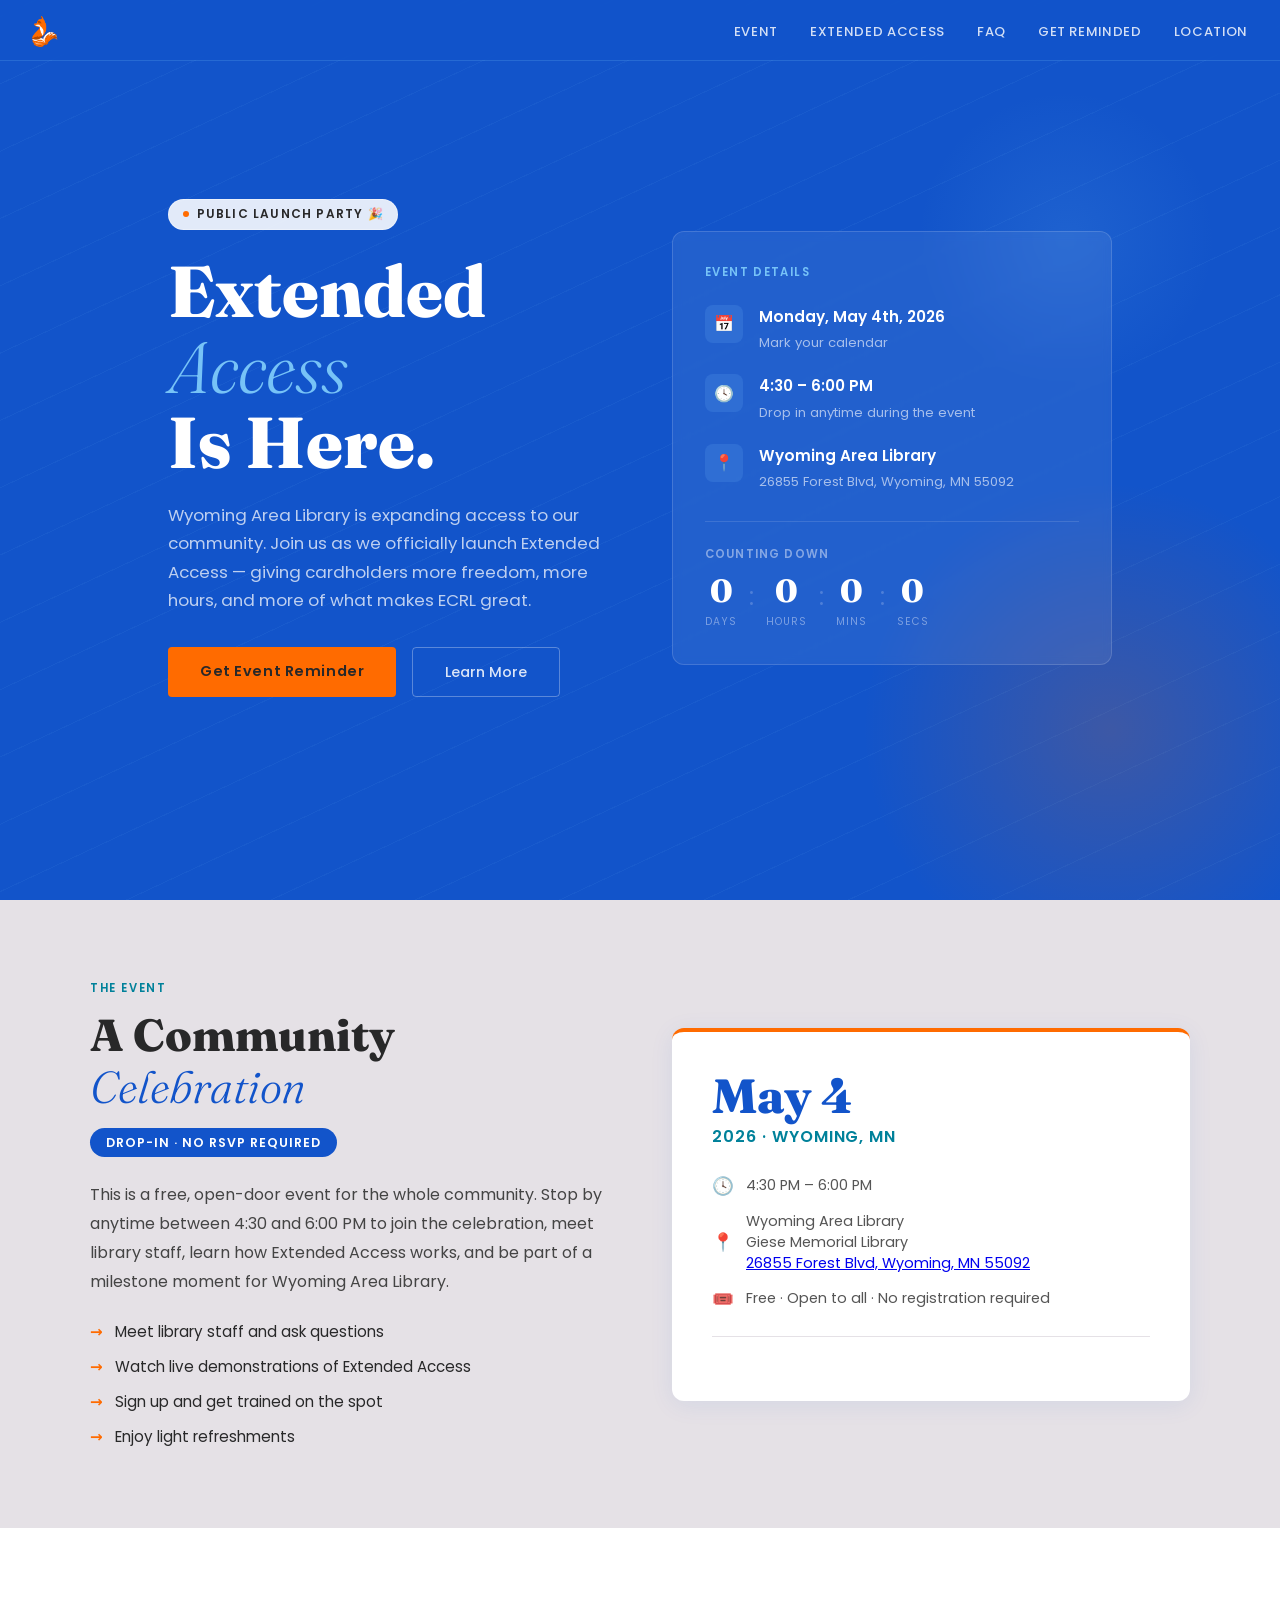
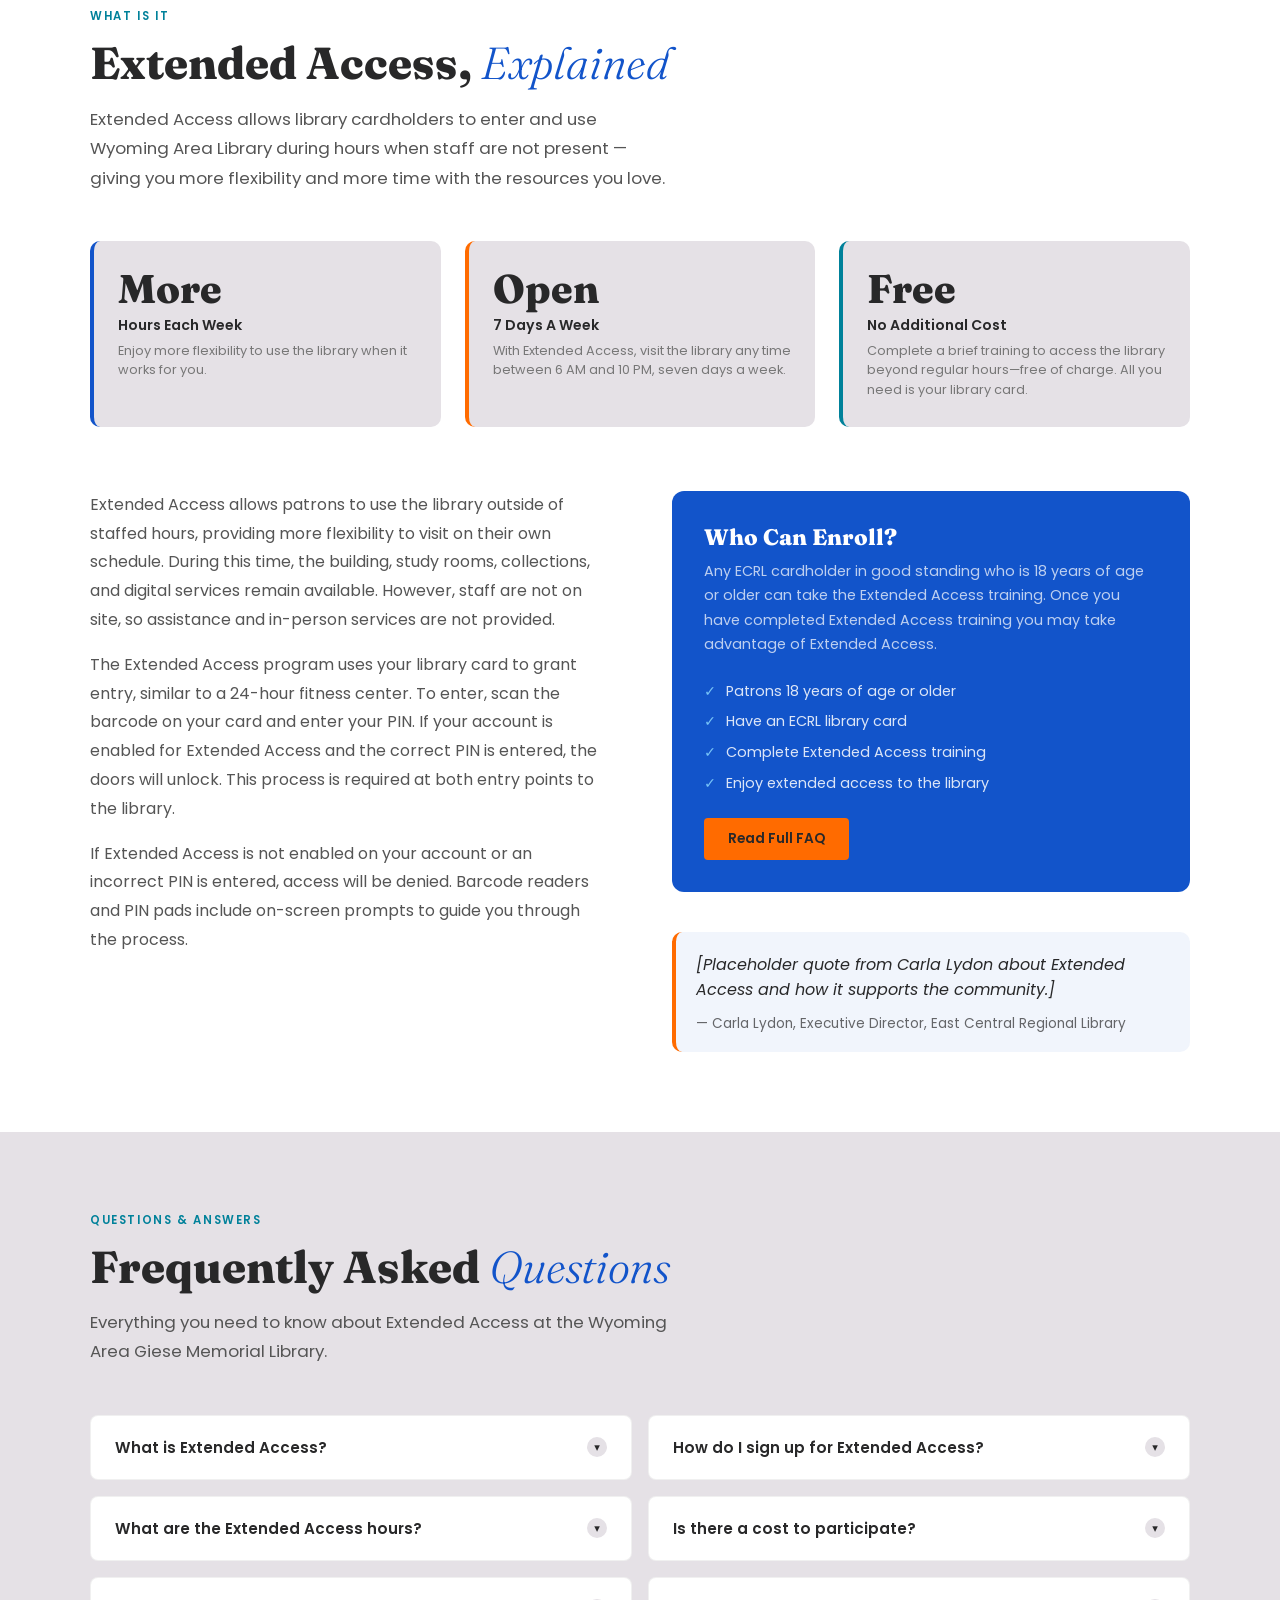
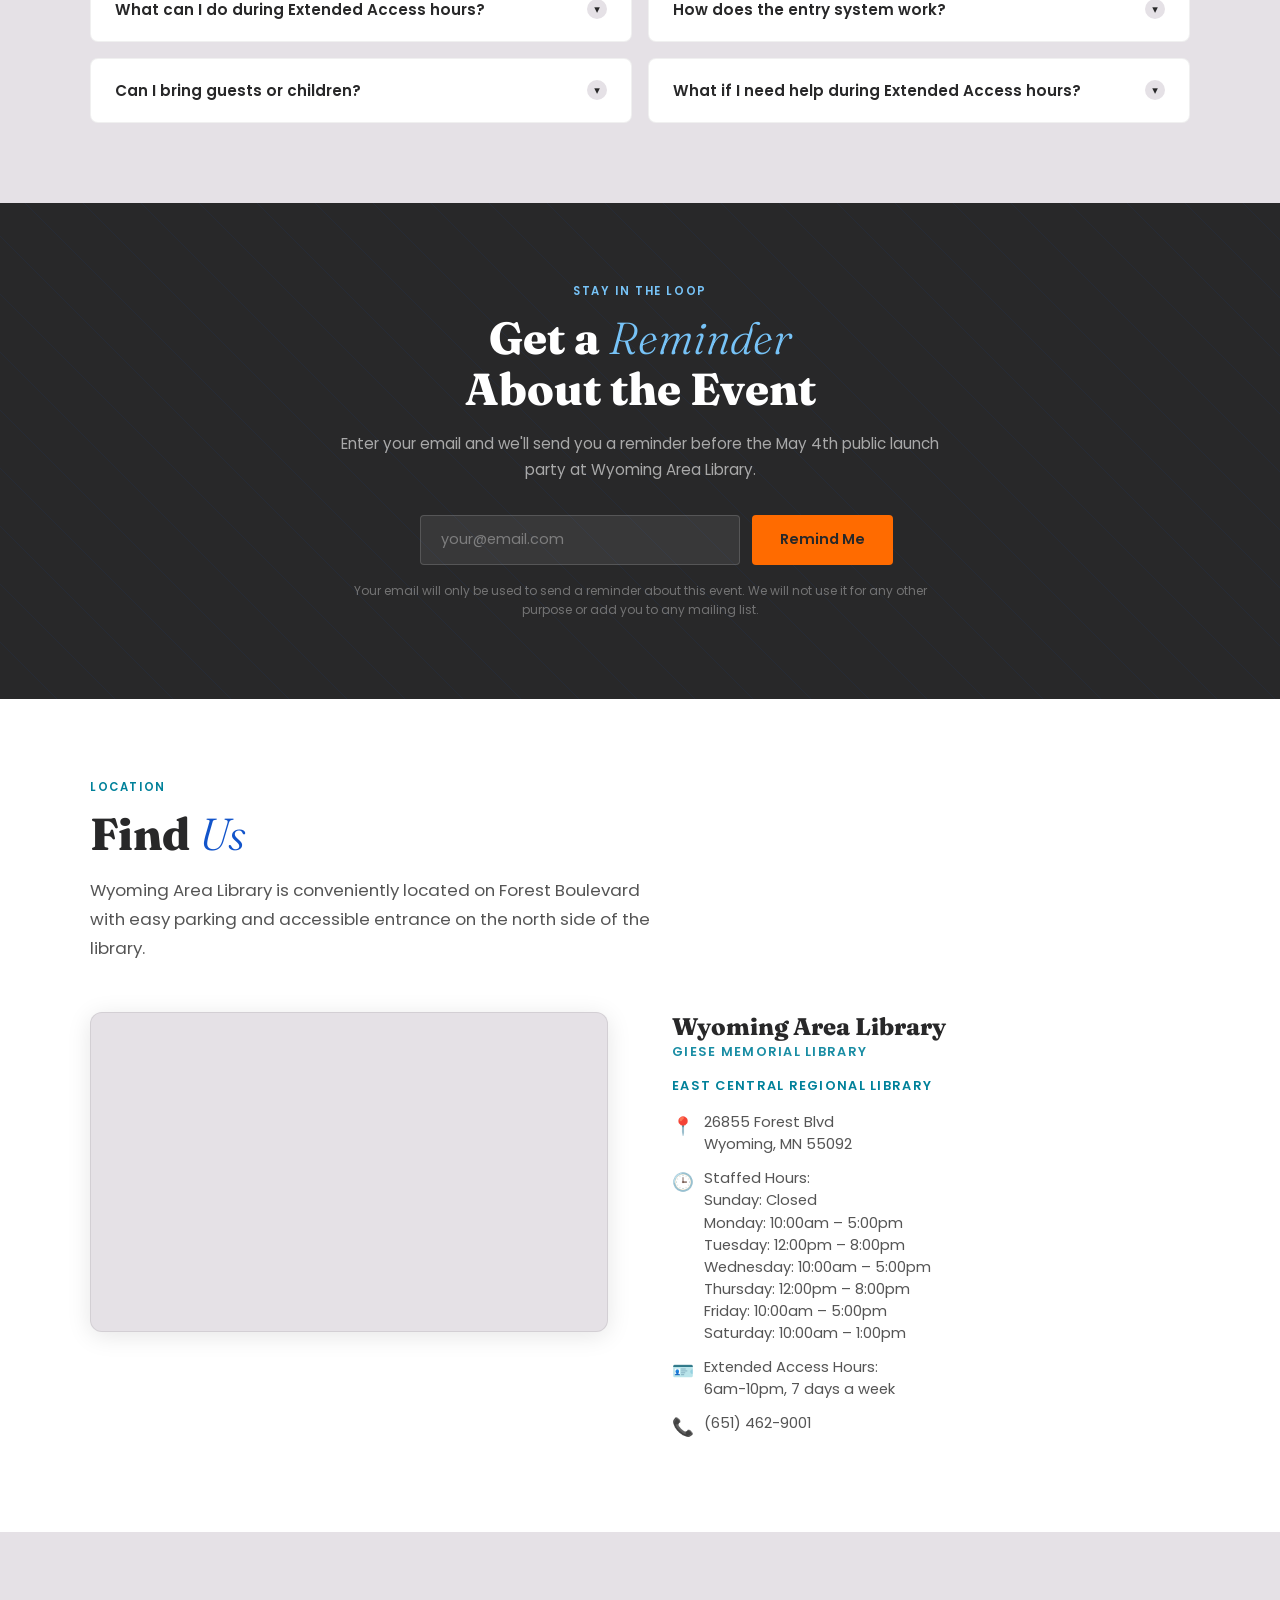
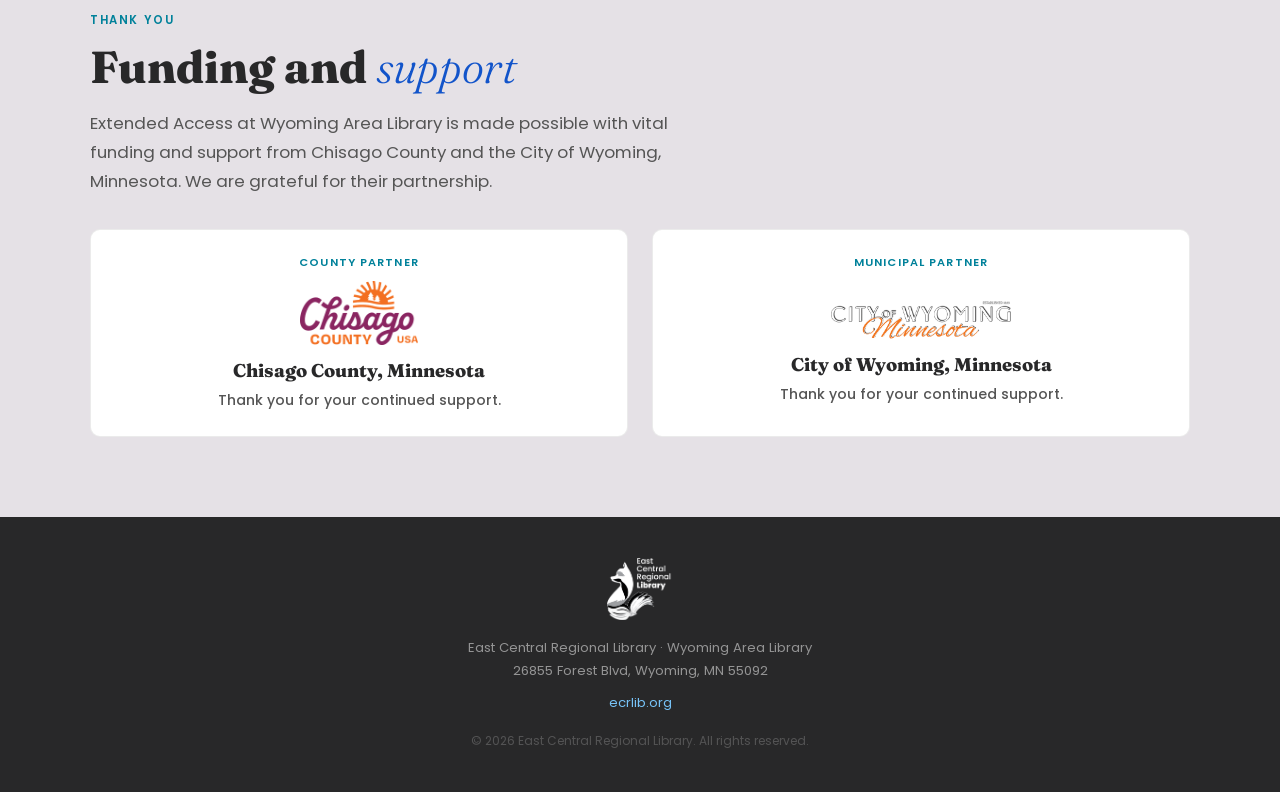
==== index.html @ c8ff7de2 "Update FAQ answers for costs and services Made-with: Cursor" ====
<!DOCTYPE html>
<html lang="en">
<head>
<meta charset="UTF-8">
<meta name="viewport" content="width=device-width, initial-scale=1.0">
<title>Extended Access Launch | Wyoming Area Library | ECRL</title>
<link rel="icon" type="image/x-icon" href="assets/favicon.ico">
<link rel="preconnect" href="https://fonts.googleapis.com">
<link href="https://fonts.googleapis.com/css2?family=Fraunces:ital,wght@0,300;0,600;0,800;1,300&family=Poppins:wght@300;400;500;600;700&display=swap" rel="stylesheet">
<link rel="stylesheet" href="styles.css">
</head>
<body>

<!-- NAV -->
<nav>
  <a href="https://ecrlib.org" target="_blank" rel="noopener" class="nav-logo">
    <img src="assets/Fox_Digital-125px-nowords.png" alt="ECRL Logo">
  </a>
  <ul class="nav-links">
    <li><a href="#event">Event</a></li>
    <li><a href="#extended-access">Extended Access</a></li>
    <li><a href="#faq">FAQ</a></li>
    <li><a href="#remind-me">Get Reminded</a></li>
    <li><a href="#location">Location</a></li>
  </ul>
</nav>

<!-- HERO -->
<section class="hero" id="top">
  <div class="hero-bg-lines"></div>
  <div class="hero-accent"></div>
  <div class="hero-accent-2"></div>
  <div class="hero-inner">
    <div class="hero-content">
      <div class="hero-eyebrow">Public Launch Party 🎉</div>
      <h1>Extended<br><em>Access</em><br>Is Here.</h1>
      <p class="hero-sub">Wyoming Area Library is expanding access to our community. Join us as we officially launch Extended Access — giving cardholders more freedom, more hours, and more of what makes ECRL great.</p>
      <div class="hero-cta-row">
        <a href="#remind-me" class="btn-primary">Get Event Reminder</a>
        <a href="#extended-access" class="btn-secondary">Learn More</a>
      </div>
    </div>
    <div class="hero-card">
      <div class="hero-card-label">Event Details</div>
      <div class="event-detail">
        <div class="event-icon">📅</div>
        <div class="event-detail-text">
          <strong>Monday, May 4th, 2026</strong>
          <span>Mark your calendar</span>
        </div>
      </div>
      <div class="event-detail">
        <div class="event-icon">🕓</div>
        <div class="event-detail-text">
          <strong>4:30 – 6:00 PM</strong>
          <span>Drop in anytime during the event</span>
        </div>
      </div>
      <div class="event-detail">
        <div class="event-icon">📍</div>
        <div class="event-detail-text">
          <strong>Wyoming Area Library</strong>
          <span>26855 Forest Blvd, Wyoming, MN 55092</span>
        </div>
      </div>
      <div class="countdown-wrap">
        <div class="countdown-label">Counting down</div>
        <div class="countdown">
          <div class="countdown-unit">
            <span class="countdown-num" id="cd-days">--</span>
            <span class="countdown-unit-label">Days</span>
          </div>
          <span class="countdown-sep">:</span>
          <div class="countdown-unit">
            <span class="countdown-num" id="cd-hours">--</span>
            <span class="countdown-unit-label">Hours</span>
          </div>
          <span class="countdown-sep">:</span>
          <div class="countdown-unit">
            <span class="countdown-num" id="cd-mins">--</span>
            <span class="countdown-unit-label">Mins</span>
          </div>
          <span class="countdown-sep">:</span>
          <div class="countdown-unit">
            <span class="countdown-num" id="cd-secs">--</span>
            <span class="countdown-unit-label">Secs</span>
          </div>
        </div>
      </div>
    </div>
  </div>
</section>

<!-- EVENT ABOUT -->
<section class="event-about" id="event">
  <div class="container">
    <div class="event-about-grid">
      <div class="reveal">
        <p class="section-label">The Event</p>
        <h2 class="section-title">A Community <em>Celebration</em></h2>
        <span class="drop-in-badge">Drop-In · No RSVP Required</span>
        <p class="event-about-body">This is a free, open-door event for the whole community. Stop by anytime between 4:30 and 6:00 PM to join the celebration, meet library staff, learn how Extended Access works, and be part of a milestone moment for Wyoming Area Library.</p>
        <ul class="expect-list">
          <li>Meet library staff and ask questions</li>
          <li>Watch live demonstrations of Extended Access</li>
          <li>Sign up and get trained on the spot</li>
          <li>Enjoy light refreshments</li>
        </ul>
      </div>
      <div class="event-time-block reveal reveal-delay-1">
        <div class="etb-date">May 4</div>
        <div class="etb-month">2026 · Wyoming, MN</div>
        <div class="etb-row">
          <span class="etb-icon">🕓</span>
          <span>4:30 PM – 6:00 PM</span>
        </div>
        <div class="etb-row">
          <span class="etb-icon">📍</span>
          <span>
            Wyoming Area Library<br>
            Giese Memorial Library<br>
            <a href="https://maps.google.com/?q=26855+Forest+Blvd+Wyoming+MN+55092" target="_blank" rel="noopener">26855 Forest Blvd, Wyoming, MN 55092</a>
          </span>
        </div>
        <div class="etb-row">
          <span class="etb-icon">🎟️</span>
          <span>Free · Open to all · No registration required</span>
        </div>
        <div class="etb-divider"></div>
      </div>
    </div>
  </div>
</section>

<!-- EXTENDED ACCESS EXPLAINER -->
<section class="explainer" id="extended-access">
  <div class="container">
    <div class="reveal">
      <p class="section-label">What Is It</p>
      <h2 class="section-title">Extended Access, <em>Explained</em></h2>
      <p class="section-intro">Extended Access allows library cardholders to enter and use Wyoming Area Library during hours when staff are not present — giving you more flexibility and more time with the resources you love.</p>
    </div>
    <div class="stats-row">
      <div class="stat-card reveal reveal-delay-1">
        <div class="stat-num">More</div>
        <div class="stat-label">Hours Each Week</div>
        <div class="stat-desc">Enjoy more flexibility to use the library when it works for you.</div>
      </div>
      <div class="stat-card reveal reveal-delay-2">
        <div class="stat-num">Open</div>
        <div class="stat-label">7 Days A Week</div>
        <div class="stat-desc">With Extended Access, visit the library any time between 6 AM and 10 PM, seven days a week.</div>
      </div>
      <div class="stat-card reveal reveal-delay-3">
        <div class="stat-num">Free</div>
        <div class="stat-label">No Additional Cost</div>
        <div class="stat-desc">Complete a brief training to access the library beyond regular hours—free of charge. All you need is your library card.</div>
      </div>
    </div>
    <div class="explainer-body">
      <div class="explainer-text reveal">
        <p>Extended Access allows patrons to use the library outside of staffed hours, providing more flexibility to visit on their own schedule. During this time, the building, study rooms, collections, and digital services remain available. However, staff are not on site, so assistance and in-person services are not provided.</p>
        <p>The Extended Access program uses your library card to grant entry, similar to a 24-hour fitness center. To enter, scan the barcode on your card and enter your PIN. If your account is enabled for Extended Access and the correct PIN is entered, the doors will unlock. This process is required at both entry points to the library.</p>
        <p>If Extended Access is not enabled on your account or an incorrect PIN is entered, access will be denied. Barcode readers and PIN pads include on-screen prompts to guide you through the process.</p>
      </div>
      <div class="explainer-side">
        <div class="eligibility-card reveal reveal-delay-1">
          <h3>Who Can Enroll?</h3>
          <p>Any ECRL cardholder in good standing who is 18 years of age or older can take the Extended Access training. Once you have completed Extended Access training you may take advantage of Extended Access.</p>
          <ul class="eligibility-list">
            <li>Patrons 18 years of age or older</li>
            <li>Have an ECRL library card</li>
            <li>Complete Extended Access training</li>
            <li>Enjoy extended access to the library</li>
          </ul>
          <a href="#faq" class="eligibility-cta">Read Full FAQ</a>
        </div>
        <figure class="director-quote">
          <blockquote>
            <p>[Placeholder quote from Carla Lydon about Extended Access and how it supports the community.]</p>
          </blockquote>
          <figcaption>— Carla Lydon, Executive Director, East Central Regional Library</figcaption>
        </figure>
      </div>
    </div>
  </div>
</section>

<!-- FAQ -->
<section class="faq-section" id="faq">
  <div class="container">
    <div class="reveal">
      <p class="section-label">Questions & Answers</p>
      <h2 class="section-title">Frequently Asked <em>Questions</em></h2>
      <p class="section-intro">Everything you need to know about Extended Access at the Wyoming Area Giese Memorial Library.</p>
    </div>
    <div class="faq-grid reveal">
      <div class="faq-item">
        <button class="faq-q" onclick="toggleFaq(this)">
          What is Extended Access?
          <span class="faq-chevron">▾</span>
        </button>
        <div class="faq-a">
          <p>Extended Access allows patrons to use the library outside of staffed hours, providing more flexibility to visit on their own schedule. During this time, the building remains locked and only patrons with Extended Access privileges can unlock the doors. The library is limited to Extended Access patrons, their guests, and authorized service staff performing cleaning or maintenance.</p>
          <p>While the building, study rooms, collections, and digital services remain available, support staff are not on site, so assistance and in-person services are not provided.</p>
        </div>
      </div>
      <div class="faq-item">
        <button class="faq-q" onclick="toggleFaq(this)">
          How do I sign up for Extended Access?
          <span class="faq-chevron">▾</span>
        </button>
        <div class="faq-a">[Placeholder: Step-by-step instructions for enrollment. Include in-person options, online options if available, and what to bring or do to complete enrollment.]</div>
      </div>
      <div class="faq-item">
        <button class="faq-q" onclick="toggleFaq(this)">
          What are the Extended Access hours?
          <span class="faq-chevron">▾</span>
        </button>
        <div class="faq-a">
          <p>Extended Access is available from 6 AM until the library opens for staffed hours, and again from closing until 10 PM. On days when the library is not open for staffed hours, Extended Access is available from 6 AM to 10 PM.</p>
          <p>Patrons in the library during staffed hours must exit the building at closing time. Those with Extended Access may re-enter using their library card to continue their visit.</p>
        </div>
      </div>
      <div class="faq-item">
        <button class="faq-q" onclick="toggleFaq(this)">
          Is there a cost to participate?
          <span class="faq-chevron">▾</span>
        </button>
        <div class="faq-a">
          <p>There is no cost to participate in the Extended Access program. To be eligible, patrons must be at least 18 years old, have a valid ECRL library card, maintain an account balance below $20.00, and complete Extended Access training.</p>
        </div>
      </div>
      <div class="faq-item">
        <button class="faq-q" onclick="toggleFaq(this)">
          What can I do during Extended Access hours?
          <span class="faq-chevron">▾</span>
        </button>
        <div class="faq-a">
          <p>During Extended Access hours, you may use the library much as you would during staffed hours. This includes browsing and checking out materials, picking up holds from the hold shelf, using public computers and Wi-Fi, accessing digital resources, printing, using study rooms, and accessing the public restrooms inside the building.</p>
          <p>Please note that while most spaces and services are available, support staff are not on site, so assistance and in-person services are not provided.</p>
        </div>
      </div>
      <div class="faq-item">
        <button class="faq-q" onclick="toggleFaq(this)">
          How does the entry system work?
          <span class="faq-chevron">▾</span>
        </button>
        <div class="faq-a">[Placeholder: Explain the technology — library card scanning, keypad entry, security cameras, verification process. Address privacy and safety concerns.]</div>
      </div>
      <div class="faq-item">
        <button class="faq-q" onclick="toggleFaq(this)">
          Can I bring guests or children?
          <span class="faq-chevron">▾</span>
        </button>
        <div class="faq-a">
          <p>Patrons with Extended Access privileges may bring guests and children. All guests must follow the same rules and policies as the patron, and children must be supervised at all times.</p>
          <p>Guests may not remain in the library after the sponsoring patron leaves. If a guest also has Extended Access privileges, they must enter the library using their own card and PIN to stay beyond that time.</p>
        </div>
      </div>
      <div class="faq-item">
        <button class="faq-q" onclick="toggleFaq(this)">
          What if I need help during Extended Access hours?
          <span class="faq-chevron">▾</span>
        </button>
        <div class="faq-a">[Placeholder: Explain support options during unstaffed hours — emergency procedures, remote assistance, staff contact information, etc.]</div>
      </div>
    </div>
  </div>
</section>

<!-- EMAIL SIGNUP -->
<section class="signup-section" id="remind-me">
  <div class="signup-bg"></div>
  <div class="container">
    <div class="signup-inner">
      <p class="section-label reveal">Stay In the Loop</p>
      <h2 class="section-title reveal reveal-delay-1">Get a <em>Reminder</em><br>About the Event</h2>
      <p class="signup-desc reveal reveal-delay-2">Enter your email and we'll send you a reminder before the May 4th public launch party at Wyoming Area Library.</p>
      <div class="signup-form reveal reveal-delay-3" id="signup-form-wrap">
        <input type="email" class="signup-input" id="signup-email" placeholder="your@email.com" aria-label="Email address">
        <button class="signup-btn" onclick="handleSignup()">Remind Me</button>
      </div>
      <div class="signup-success" id="signup-success">
        ✓ &nbsp;You're on the list! We'll remind you before the event on May 4th, 2026.
      </div>
      <p class="signup-note reveal">Your email will only be used to send a reminder about this event. We will not use it for any other purpose or add you to any mailing list.</p>
    </div>
  </div>
</section>

<!-- MAP -->
<section class="map-section" id="location">
  <div class="container">
    <div class="reveal">
      <p class="section-label">Location</p>
      <h2 class="section-title">Find <em>Us</em></h2>
      <p class="section-intro">Wyoming Area Library is conveniently located on Forest Boulevard with easy parking and accessible entrance on the north side of the library.</p>
    </div>
    <div class="map-grid">
      <div class="map-embed reveal reveal-delay-1">
        <iframe title="Map of Wyoming Area Library — 26855 Forest Blvd, Wyoming, MN 55092" src="https://www.google.com/maps/embed?pb=!1m18!1m12!1m3!1d2537.958602690323!2d-92.99810839999999!3d45.33800049999999!2m3!1f0!2f0!3f0!3m2!1i1024!2i768!4f13.1!3m3!1m2!1s0x52b2e5de49993815%3A0x477a46fde14755c0!2s26855%20Forest%20Blvd%2C%20Wyoming%2C%20MN%2055092!5e1!3m2!1sen!2sus!4v1775682397510!5m2!1sen!2sus" allowfullscreen="" loading="lazy" referrerpolicy="no-referrer-when-downgrade"></iframe>
      </div>
      <div class="address-block reveal reveal-delay-2">
        <h3>Wyoming Area Library</h3>
        <p class="branch-name" style="margin-top:-0.35rem; color: rgba(0,129,154,0.9);">Giese Memorial Library</p>
        <p class="branch-name">East Central Regional Library</p>
        <div class="address-line">
          <span class="address-icon">📍</span>
          <span>26855 Forest Blvd<br>Wyoming, MN 55092</span>
        </div>
        <div class="address-line">
          <span class="address-icon">🕒</span>
          <span>Staffed Hours:<br>Sunday: Closed<br>Monday: 10:00am – 5:00pm<br>Tuesday: 12:00pm – 8:00pm<br>Wednesday: 10:00am – 5:00pm<br>Thursday: 12:00pm – 8:00pm<br>Friday: 10:00am – 5:00pm<br>Saturday: 10:00am – 1:00pm</span>
        </div>
        <div class="address-line">
          <span class="address-icon">🪪</span>
          <span>Extended Access Hours:<br>6am-10pm, 7 days a week</span>
        </div>
        <div class="address-line">
          <span class="address-icon">📞</span>
          <span>(651) 462-9001</span>
        </div>
      </div>
    </div>
  </div>
</section>

<!-- FUNDING THANKS -->
<section class="funders-section" id="funders">
  <div class="container">
    <div class="reveal">
      <p class="section-label">Thank you</p>
      <h2 class="section-title">Funding and <em>support</em></h2>
      <p class="section-intro">Extended Access at Wyoming Area Library is made possible with vital funding and support from Chisago County and the City of Wyoming, Minnesota. We are grateful for their partnership.</p>
    </div>
    <div class="funders-grid reveal">
      <div class="funder-card">
        <span class="funder-label">County partner</span>
        <img src="assets/chisagocountymn.png" alt="Chisago County, Minnesota" class="funder-logo">
        <p class="funder-name">Chisago County, Minnesota</p>
        <p class="funder-thanks">Thank you for your continued support.</p>
      </div>
      <div class="funder-card">
        <span class="funder-label">Municipal partner</span>
        <img src="assets/wyomingmn.png" alt="City of Wyoming, Minnesota" class="funder-logo">
        <p class="funder-name">City of Wyoming, Minnesota</p>
        <p class="funder-thanks">Thank you for your continued support.</p>
      </div>
    </div>
  </div>
</section>

<!-- FOOTER -->
<footer>
  <a href="https://ecrlib.org" target="_blank" rel="noopener" class="footer-logo">
    <img src="assets/SnowOnCharcoal_digital.png" alt="ECRL Logo">
  </a>
  <p>East Central Regional Library · Wyoming Area Library</p>
  <p>26855 Forest Blvd, Wyoming, MN 55092</p>
  <p style="margin-top:0.5rem;"><a href="https://ecrlib.org" target="_blank" rel="noopener">ecrlib.org</a></p>
  <p style="margin-top:1rem; font-size:0.75rem; opacity:0.4;">© 2026 East Central Regional Library. All rights reserved.</p>
</footer>

<script>
  // Countdown Timer
  function updateCountdown() {
    const event = new Date('2026-05-04T16:30:00');
    const now = new Date();
    const diff = event - now;
    if (diff <= 0) {
      document.getElementById('cd-days').textContent = '0';
      document.getElementById('cd-hours').textContent = '0';
      document.getElementById('cd-mins').textContent = '0';
      document.getElementById('cd-secs').textContent = '0';
      return;
    }
    const days = Math.floor(diff / 86400000);
    const hours = Math.floor((diff % 86400000) / 3600000);
    const mins = Math.floor((diff % 3600000) / 60000);
    const secs = Math.floor((diff % 60000) / 1000);
    document.getElementById('cd-days').textContent = String(days).padStart(2, '0');
    document.getElementById('cd-hours').textContent = String(hours).padStart(2, '0');
    document.getElementById('cd-mins').textContent = String(mins).padStart(2, '0');
    document.getElementById('cd-secs').textContent = String(secs).padStart(2, '0');
  }
  updateCountdown();
  setInterval(updateCountdown, 1000);

  // FAQ Toggle
  function toggleFaq(btn) {
    const answer = btn.nextElementSibling;
    const isOpen = btn.classList.contains('open');
    // Close all
    document.querySelectorAll('.faq-q.open').forEach(b => {
      b.classList.remove('open');
      b.nextElementSibling.classList.remove('open');
    });
    if (!isOpen) {
      btn.classList.add('open');
      answer.classList.add('open');
    }
  }

  // Email Signup
  function handleSignup() {
    const email = document.getElementById('signup-email').value.trim();
    if (!email || !email.includes('@')) {
      document.getElementById('signup-email').style.borderColor = '#ff6b00';
      setTimeout(() => document.getElementById('signup-email').style.borderColor = '', 1500);
      return;
    }
    document.getElementById('signup-form-wrap').style.display = 'none';
    document.getElementById('signup-success').style.display = 'block';
  }

  // Allow Enter key on signup
  document.getElementById('signup-email').addEventListener('keydown', function(e) {
    if (e.key === 'Enter') handleSignup();
  });

  // Scroll Reveal
  const reveals = document.querySelectorAll('.reveal');
  const observer = new IntersectionObserver((entries) => {
    entries.forEach(entry => {
      if (entry.isIntersecting) {
        entry.target.classList.add('visible');
        observer.unobserve(entry.target);
      }
    });
  }, { threshold: 0.1 });
  reveals.forEach(el => observer.observe(el));
</script>
</body>
</html>
---- styles.css ----
:root {
  --blue: #1254ca;
  --blue-dark: #0d3f9e;
  --near-black: #282829;
  --gray-light: #e5e1e6;
  --white: #ffffff;
  --orange: #ff6b00;
  --teal: #00819a;
  --sky: #77c3f7;
  --font-display: 'Fraunces', Georgia, serif;
  --font-body: 'Poppins', system-ui, sans-serif;
}

*, *::before, *::after { box-sizing: border-box; margin: 0; padding: 0; }

html { scroll-behavior: smooth; }

body {
  font-family: var(--font-body);
  color: var(--near-black);
  background: var(--white);
  overflow-x: hidden;
}

/* ── NAV ── */
nav {
  position: fixed;
  top: 0; left: 0; right: 0;
  z-index: 100;
  background: rgba(18,84,202,0.97);
  backdrop-filter: blur(8px);
  padding: 0 2rem;
  height: 60px;
  display: flex;
  align-items: center;
  justify-content: space-between;
  box-shadow: 0 1px 0 rgba(119,195,247,0.2);
}
.nav-logo {
  display: flex;
  align-items: center;
  gap: 0.75rem;
  text-decoration: none;
}
.nav-logo img {
  height: 34px;
  width: auto;
  filter: none;
}
.nav-links {
  display: flex;
  gap: 2rem;
  list-style: none;
}
.nav-links a {
  color: rgba(255,255,255,0.82);
  text-decoration: none;
  font-size: 0.82rem;
  font-weight: 500;
  letter-spacing: 0.05em;
  text-transform: uppercase;
  transition: color 0.2s;
}
.nav-links a:hover { color: var(--sky); }
@media (max-width: 640px) { .nav-links { display: none; } }

/* ── HERO ── */
.hero {
  min-height: 100vh;
  background: var(--blue);
  position: relative;
  display: flex;
  align-items: center;
  overflow: hidden;
  padding-top: 60px;
}
.hero-bg-lines {
  position: absolute;
  inset: 0;
  background-image:
    repeating-linear-gradient(
      -25deg,
      transparent,
      transparent 60px,
      rgba(119,195,247,0.06) 60px,
      rgba(119,195,247,0.06) 61px
    );
}
.hero-accent {
  position: absolute;
  bottom: -80px;
  right: -80px;
  width: 500px;
  height: 500px;
  border-radius: 50%;
  background: radial-gradient(circle, rgba(255,107,0,0.18) 0%, transparent 70%);
}
.hero-accent-2 {
  position: absolute;
  top: 10%;
  right: 5%;
  width: 300px;
  height: 300px;
  border-radius: 50%;
  background: radial-gradient(circle, rgba(119,195,247,0.12) 0%, transparent 70%);
}
.hero-inner {
  max-width: 1100px;
  margin: 0 auto;
  padding: 5rem 2rem 4rem;
  position: relative;
  z-index: 2;
  display: grid;
  grid-template-columns: 1fr 1fr;
  gap: 4rem;
  align-items: center;
}
@media (max-width: 768px) {
  .hero-inner { grid-template-columns: 1fr; gap: 2rem; }
}
.hero-eyebrow {
  display: inline-flex;
  align-items: center;
  gap: 0.5rem;
  background: rgba(255,255,255,0.88);
  border: 1px solid rgba(255,255,255,0.35);
  color: var(--near-black);
  font-size: 0.75rem;
  font-weight: 600;
  letter-spacing: 0.1em;
  text-transform: uppercase;
  padding: 0.35rem 0.85rem;
  border-radius: 2rem;
  margin-bottom: 1.5rem;
}
.hero-eyebrow::before {
  content: '';
  width: 6px; height: 6px;
  border-radius: 50%;
  background: var(--orange);
  animation: pulse 2s ease-in-out infinite;
}
@keyframes pulse {
  0%, 100% { opacity: 1; transform: scale(1); }
  50% { opacity: 0.5; transform: scale(0.7); }
}
.hero h1 {
  font-family: var(--font-display);
  font-size: clamp(2.8rem, 6vw, 4.5rem);
  font-weight: 800;
  color: var(--white);
  line-height: 1.05;
  margin-bottom: 1.25rem;
}
.hero h1 em {
  font-style: italic;
  font-weight: 300;
  color: var(--sky);
}
.hero-sub {
  color: rgba(255,255,255,0.72);
  font-size: 1.05rem;
  line-height: 1.7;
  margin-bottom: 2rem;
  max-width: 440px;
}
.hero-cta-row {
  display: flex;
  gap: 1rem;
  flex-wrap: wrap;
}
.btn-primary {
  display: inline-block;
  background: var(--orange);
  color: var(--near-black);
  font-family: var(--font-body);
  font-size: 0.9rem;
  font-weight: 600;
  letter-spacing: 0.04em;
  text-decoration: none;
  padding: 0.85rem 2rem;
  border-radius: 4px;
  border: none;
  cursor: pointer;
  transition: background 0.2s, transform 0.15s;
}
.btn-primary:hover { background: #e55f00; transform: translateY(-1px); }
.btn-secondary {
  display: inline-block;
  background: transparent;
  color: rgba(255,255,255,0.85);
  font-family: var(--font-body);
  font-size: 0.9rem;
  font-weight: 500;
  text-decoration: none;
  padding: 0.85rem 2rem;
  border-radius: 4px;
  border: 1px solid rgba(255,255,255,0.3);
  cursor: pointer;
  transition: border-color 0.2s, color 0.2s;
}
.btn-secondary:hover { border-color: var(--sky); color: var(--sky); }

/* hero event card */
.hero-card {
  background: rgba(255,255,255,0.07);
  border: 1px solid rgba(255,255,255,0.15);
  border-radius: 12px;
  padding: 2rem;
  backdrop-filter: blur(4px);
}
.hero-card-label {
  font-size: 0.72rem;
  font-weight: 600;
  letter-spacing: 0.12em;
  text-transform: uppercase;
  color: var(--sky);
  margin-bottom: 1.5rem;
}
.event-detail {
  display: flex;
  align-items: flex-start;
  gap: 1rem;
  margin-bottom: 1.25rem;
}
.event-icon {
  width: 38px;
  height: 38px;
  border-radius: 8px;
  background: rgba(119,195,247,0.15);
  display: flex;
  align-items: center;
  justify-content: center;
  flex-shrink: 0;
  font-size: 1rem;
}
.event-detail-text strong {
  display: block;
  color: var(--white);
  font-size: 0.95rem;
  font-weight: 600;
  margin-bottom: 0.1rem;
}
.event-detail-text span {
  color: rgba(255,255,255,0.6);
  font-size: 0.82rem;
}
.countdown-wrap {
  margin-top: 1.75rem;
  padding-top: 1.5rem;
  border-top: 1px solid rgba(255,255,255,0.12);
}
.countdown-label {
  font-size: 0.72rem;
  font-weight: 600;
  letter-spacing: 0.1em;
  text-transform: uppercase;
  color: rgba(255,255,255,0.45);
  margin-bottom: 0.75rem;
}
.countdown {
  display: flex;
  gap: 0.75rem;
}
.countdown-unit {
  text-align: center;
}
.countdown-num {
  font-family: var(--font-display);
  font-size: 2rem;
  font-weight: 800;
  color: var(--white);
  line-height: 1;
  display: block;
}
.countdown-unit-label {
  font-size: 0.65rem;
  text-transform: uppercase;
  letter-spacing: 0.1em;
  color: rgba(255,255,255,0.4);
}
.countdown-sep {
  font-size: 1.5rem;
  color: rgba(255,255,255,0.2);
  padding-top: 0.2rem;
}

/* ── SECTIONS ── */
section { padding: 5rem 2rem; }
.container { max-width: 1100px; margin: 0 auto; }
.section-label {
  font-size: 0.72rem;
  font-weight: 600;
  letter-spacing: 0.14em;
  text-transform: uppercase;
  color: var(--teal);
  margin-bottom: 0.75rem;
}
.section-title {
  font-family: var(--font-display);
  font-size: clamp(1.9rem, 4vw, 2.8rem);
  font-weight: 800;
  color: var(--near-black);
  line-height: 1.15;
  margin-bottom: 1rem;
}
.section-title em { font-style: italic; font-weight: 300; color: var(--blue); }
.section-intro {
  font-size: 1.05rem;
  color: #555;
  line-height: 1.75;
  max-width: 580px;
  margin-bottom: 3rem;
}

/* ── EVENT ABOUT ── */
.event-about {
  background: var(--gray-light);
}
.event-about-grid {
  display: grid;
  grid-template-columns: 1fr 1fr;
  gap: 4rem;
  align-items: center;
}
@media (max-width: 768px) { .event-about-grid { grid-template-columns: 1fr; gap: 2rem; } }
.drop-in-badge {
  display: inline-block;
  background: var(--blue);
  color: var(--white);
  font-size: 0.78rem;
  font-weight: 600;
  letter-spacing: 0.08em;
  text-transform: uppercase;
  padding: 0.35rem 1rem;
  border-radius: 2rem;
  margin-bottom: 1.5rem;
}
.event-about-body {
  font-size: 1rem;
  color: #444;
  line-height: 1.8;
  margin-bottom: 1.5rem;
}
.expect-list {
  list-style: none;
  display: flex;
  flex-direction: column;
  gap: 0.75rem;
}
.expect-list li {
  display: flex;
  align-items: center;
  gap: 0.75rem;
  font-size: 0.95rem;
  color: var(--near-black);
}
.expect-list li::before {
  content: '→';
  color: var(--orange);
  font-weight: 700;
  flex-shrink: 0;
}
.event-time-block {
  background: var(--white);
  border-radius: 12px;
  padding: 2.5rem;
  box-shadow: 0 4px 24px rgba(18,84,202,0.08);
  border-top: 4px solid var(--orange);
}
.etb-date {
  font-family: var(--font-display);
  font-size: 3rem;
  font-weight: 800;
  color: var(--blue);
  line-height: 1;
  margin-bottom: 0.25rem;
}
.etb-month {
  font-size: 1rem;
  font-weight: 600;
  color: var(--teal);
  letter-spacing: 0.06em;
  text-transform: uppercase;
  margin-bottom: 1.5rem;
}
.etb-row {
  display: flex;
  align-items: center;
  gap: 0.75rem;
  font-size: 0.9rem;
  color: #555;
  margin-bottom: 0.75rem;
}
.etb-icon {
  font-size: 1.1rem;
}
.etb-divider {
  height: 1px;
  background: var(--gray-light);
  margin: 1.5rem 0;
}
.etb-note {
  font-size: 0.82rem;
  color: #888;
  font-style: italic;
  line-height: 1.6;
}

/* ── EXTENDED ACCESS EXPLAINER ── */
.explainer { background: var(--white); }
.stats-row {
  display: grid;
  grid-template-columns: repeat(3, 1fr);
  gap: 1.5rem;
  margin-bottom: 4rem;
}
@media (max-width: 640px) { .stats-row { grid-template-columns: 1fr; } }
.stat-card {
  background: var(--gray-light);
  border-radius: 10px;
  padding: 1.75rem 1.5rem;
  border-left: 4px solid var(--blue);
  transition: transform 0.2s, box-shadow 0.2s;
}
.stat-card:hover { transform: translateY(-3px); box-shadow: 0 8px 24px rgba(18,84,202,0.1); }
.stat-card:nth-child(2) { border-left-color: var(--orange); }
.stat-card:nth-child(3) { border-left-color: var(--teal); }
.stat-num {
  font-family: var(--font-display);
  font-size: 2.5rem;
  font-weight: 800;
  color: var(--near-black);
  line-height: 1;
  margin-bottom: 0.35rem;
}
.stat-label {
  font-size: 0.88rem;
  font-weight: 600;
  color: var(--near-black);
  margin-bottom: 0.35rem;
}
.stat-desc {
  font-size: 0.8rem;
  color: #777;
  line-height: 1.5;
}
.explainer-body {
  display: grid;
  grid-template-columns: 1fr 1fr;
  gap: 4rem;
  align-items: start;
}
@media (max-width: 768px) { .explainer-body { grid-template-columns: 1fr; } }
.explainer-side {
  display: flex;
  flex-direction: column;
  gap: 1.25rem;
}
.explainer-text p {
  font-size: 1rem;
  color: #555;
  line-height: 1.8;
  margin-bottom: 1rem;
}
.director-quote {
  margin: 1.25rem 0 0;
  padding: 1.25rem 1.25rem 1.1rem;
  border-left: 4px solid var(--orange);
  background: rgba(18,84,202,0.06);
  border-radius: 10px;
}
.director-quote blockquote {
  margin: 0;
}
.director-quote blockquote p {
  margin: 0;
  color: var(--near-black);
  font-style: italic;
}
.director-quote figcaption {
  margin-top: 0.75rem;
  font-size: 0.85rem;
  color: rgba(40,40,41,0.7);
}
.eligibility-card {
  background: var(--blue);
  border-radius: 12px;
  padding: 2rem;
  color: var(--white);
}
.eligibility-card h3 {
  font-family: var(--font-display);
  font-size: 1.4rem;
  font-weight: 800;
  margin-bottom: 0.5rem;
}
.eligibility-card p {
  font-size: 0.9rem;
  color: rgba(255,255,255,0.72);
  line-height: 1.7;
  margin-bottom: 1.5rem;
}
.eligibility-list {
  list-style: none;
  display: flex;
  flex-direction: column;
  gap: 0.6rem;
  margin-bottom: 1.5rem;
}
.eligibility-list li {
  display: flex;
  align-items: center;
  gap: 0.6rem;
  font-size: 0.9rem;
  color: rgba(255,255,255,0.85);
}
.eligibility-list li::before {
  content: '✓';
  color: var(--sky);
  font-weight: 700;
  flex-shrink: 0;
}
.eligibility-cta {
  display: inline-block;
  background: var(--orange);
  color: var(--near-black);
  font-size: 0.85rem;
  font-weight: 600;
  text-decoration: none;
  padding: 0.7rem 1.5rem;
  border-radius: 4px;
  border: none;
  cursor: pointer;
  transition: background 0.2s;
}
.eligibility-cta:hover { background: #e55f00; }

/* ── FAQ ── */
.faq-section { background: var(--gray-light); }
.faq-grid {
  display: grid;
  grid-template-columns: 1fr 1fr;
  gap: 1rem;
}
@media (max-width: 768px) { .faq-grid { grid-template-columns: 1fr; } }
.faq-item {
  background: var(--white);
  border-radius: 8px;
  overflow: hidden;
  border: 1px solid rgba(0,0,0,0.06);
}
.faq-q {
  width: 100%;
  background: none;
  border: none;
  text-align: left;
  font-family: var(--font-body);
  font-size: 0.95rem;
  font-weight: 600;
  color: var(--near-black);
  padding: 1.25rem 1.5rem;
  cursor: pointer;
  display: flex;
  justify-content: space-between;
  align-items: center;
  gap: 1rem;
  transition: color 0.2s;
}
.faq-q:hover { color: var(--blue); }
.faq-q.open { color: var(--blue); }
.faq-chevron {
  flex-shrink: 0;
  width: 20px; height: 20px;
  border-radius: 50%;
  background: var(--gray-light);
  display: flex;
  align-items: center;
  justify-content: center;
  font-size: 0.7rem;
  transition: transform 0.25s, background 0.2s;
}
.faq-q.open .faq-chevron {
  transform: rotate(180deg);
  background: var(--blue);
  color: white;
}
.faq-a {
  display: none;
  padding: 0 1.5rem 1.25rem;
  font-size: 0.9rem;
  color: #666;
  line-height: 1.75;
  border-top: 1px solid var(--gray-light);
}
.faq-a.open { display: block; }

/* ── EMAIL SIGNUP ── */
.signup-section {
  background: var(--near-black);
  position: relative;
  overflow: hidden;
}
.signup-bg {
  position: absolute;
  inset: 0;
  background-image: repeating-linear-gradient(
    45deg,
    transparent,
    transparent 40px,
    rgba(18,84,202,0.08) 40px,
    rgba(18,84,202,0.08) 41px
  );
}
.signup-inner {
  position: relative;
  z-index: 2;
  max-width: 600px;
  margin: 0 auto;
  text-align: center;
}
.signup-section .section-label { color: var(--sky); }
.signup-section .section-title { color: var(--white); }
.signup-section .section-title em { color: var(--sky); }
.signup-desc {
  color: rgba(255,255,255,0.6);
  font-size: 0.95rem;
  line-height: 1.7;
  margin-bottom: 2rem;
}
.signup-note {
  font-size: 0.75rem;
  color: rgba(255,255,255,0.35);
  margin-top: 1rem;
  line-height: 1.6;
}
.signup-form {
  display: flex;
  gap: 0.75rem;
  max-width: 440px;
  margin: 0 auto;
}
@media (max-width: 500px) { .signup-form { flex-direction: column; } }
.signup-input {
  flex: 1;
  background: rgba(255,255,255,0.08);
  border: 1px solid rgba(255,255,255,0.15);
  border-radius: 4px;
  padding: 0.85rem 1.25rem;
  color: var(--white);
  font-family: var(--font-body);
  font-size: 0.9rem;
  outline: none;
  transition: border-color 0.2s;
}
.signup-input::placeholder { color: rgba(255,255,255,0.35); }
.signup-input:focus { border-color: var(--sky); }
.signup-btn {
  background: var(--orange);
  color: var(--near-black);
  font-family: var(--font-body);
  font-size: 0.9rem;
  font-weight: 600;
  border: none;
  border-radius: 4px;
  padding: 0.85rem 1.75rem;
  cursor: pointer;
  white-space: nowrap;
  transition: background 0.2s;
}
.signup-btn:hover { background: #e55f00; }
.signup-success {
  display: none;
  background: rgba(0,129,154,0.2);
  border: 1px solid rgba(0,129,154,0.5);
  border-radius: 8px;
  padding: 1.5rem;
  color: #7de8f7;
  font-size: 0.95rem;
  line-height: 1.6;
}

/* ── MAP ── */
.map-section { background: var(--white); }
.map-grid {
  display: grid;
  grid-template-columns: 1fr 1fr;
  gap: 4rem;
  align-items: start;
}
@media (max-width: 768px) { .map-grid { grid-template-columns: 1fr; } }
.map-embed {
  border-radius: 12px;
  overflow: hidden;
  box-shadow: 0 4px 24px rgba(0,0,0,0.1);
  height: 320px;
  background: var(--gray-light);
  border: 1px solid rgba(0,0,0,0.08);
}
.map-embed iframe {
  width: 100%;
  height: 100%;
  border: 0;
  display: block;
}
.address-block h3 {
  font-family: var(--font-display);
  font-size: 1.5rem;
  font-weight: 800;
  color: var(--near-black);
  margin-bottom: 0.5rem;
}
.address-block .branch-name {
  font-size: 0.8rem;
  font-weight: 600;
  letter-spacing: 0.1em;
  text-transform: uppercase;
  color: var(--teal);
  margin-bottom: 1rem;
}
.address-line {
  display: flex;
  align-items: flex-start;
  gap: 0.6rem;
  font-size: 0.92rem;
  color: #555;
  margin-bottom: 0.75rem;
  line-height: 1.5;
}
.address-icon { font-size: 1.1rem; flex-shrink: 0; margin-top: 0.1rem; }

/* ── FUNDING THANKS ── */
.funders-section { background: var(--gray-light); }
.funders-section .section-intro { margin-bottom: 2rem; }
.funders-grid {
  display: flex;
  gap: 1.5rem;
  flex-wrap: wrap;
}
.funder-card {
  background: var(--white);
  border-radius: 10px;
  padding: 1.5rem 1.75rem;
  border: 1px solid rgba(0,0,0,0.08);
  flex: 1;
  min-width: 220px;
  text-align: center;
  transition: box-shadow 0.2s;
}
.funder-card:hover { box-shadow: 0 6px 20px rgba(18,84,202,0.08); }
.funder-label {
  font-size: 0.7rem;
  font-weight: 600;
  letter-spacing: 0.1em;
  text-transform: uppercase;
  color: var(--teal);
  display: block;
  margin-bottom: 0.65rem;
}
.funder-name {
  font-family: var(--font-display);
  font-size: 1.15rem;
  font-weight: 800;
  color: var(--near-black);
  margin-bottom: 0.5rem;
  line-height: 1.25;
}
.funder-thanks {
  font-size: 0.88rem;
  font-weight: 500;
  color: #555;
  line-height: 1.55;
  margin: 0;
}
.funder-logo {
  display: block;
  max-height: 64px;
  max-width: 180px;
  width: auto;
  margin: 0 auto 0.85rem;
  object-fit: contain;
}

/* ── FOOTER ── */
footer {
  background: var(--near-black);
  color: rgba(255,255,255,0.5);
  padding: 2.5rem 2rem;
  text-align: center;
  font-size: 0.82rem;
  line-height: 1.8;
}
footer a { color: var(--sky); text-decoration: none; }
footer a:hover { text-decoration: underline; }
footer .footer-logo {
  display: flex;
  align-items: center;
  justify-content: center;
  gap: 0.6rem;
  margin-bottom: 1rem;
}
footer .footer-logo img {
  height: 63px;
  filter: none;
  opacity: 1;
}

/* ── SCROLL ANIMATIONS ── */
.reveal {
  opacity: 0;
  transform: translateY(24px);
  transition: opacity 0.6s ease, transform 0.6s ease;
}
.reveal.visible {
  opacity: 1;
  transform: translateY(0);
}
.reveal-delay-1 { transition-delay: 0.1s; }
.reveal-delay-2 { transition-delay: 0.2s; }
.reveal-delay-3 { transition-delay: 0.3s; }
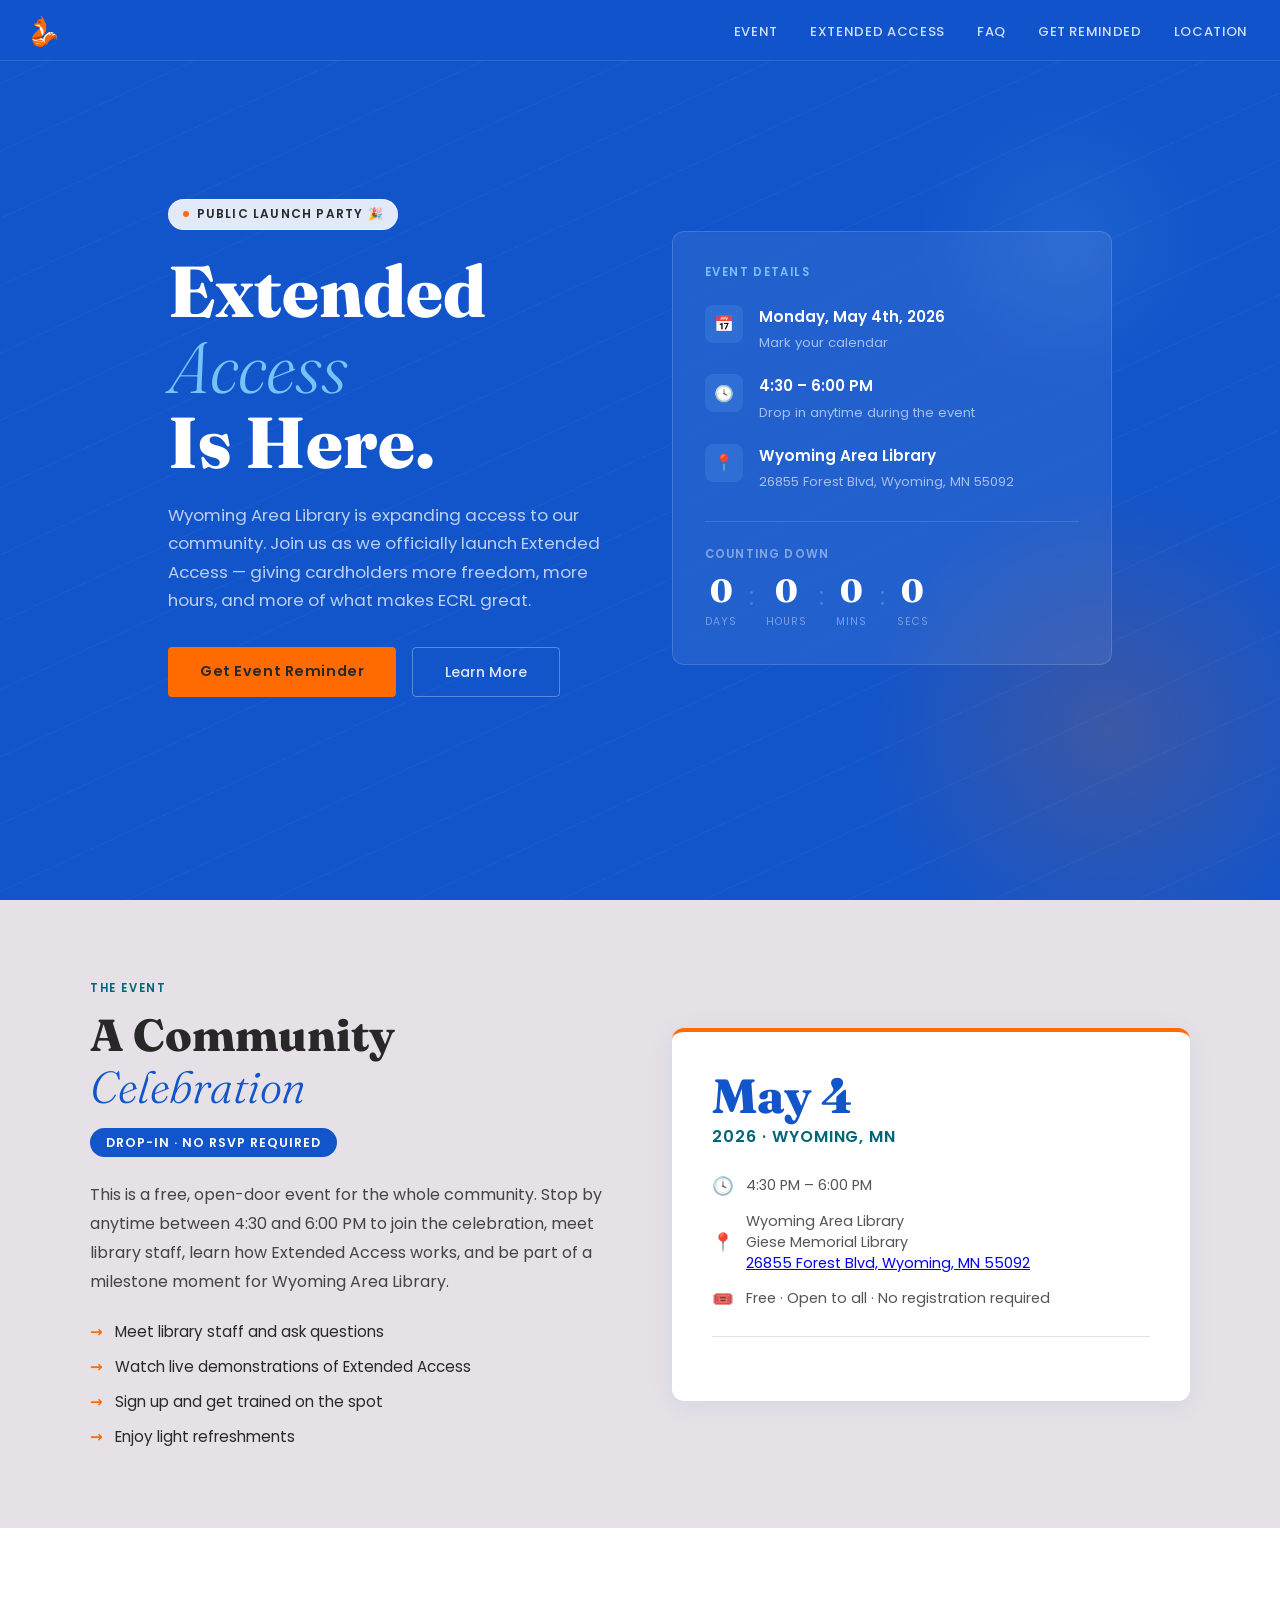
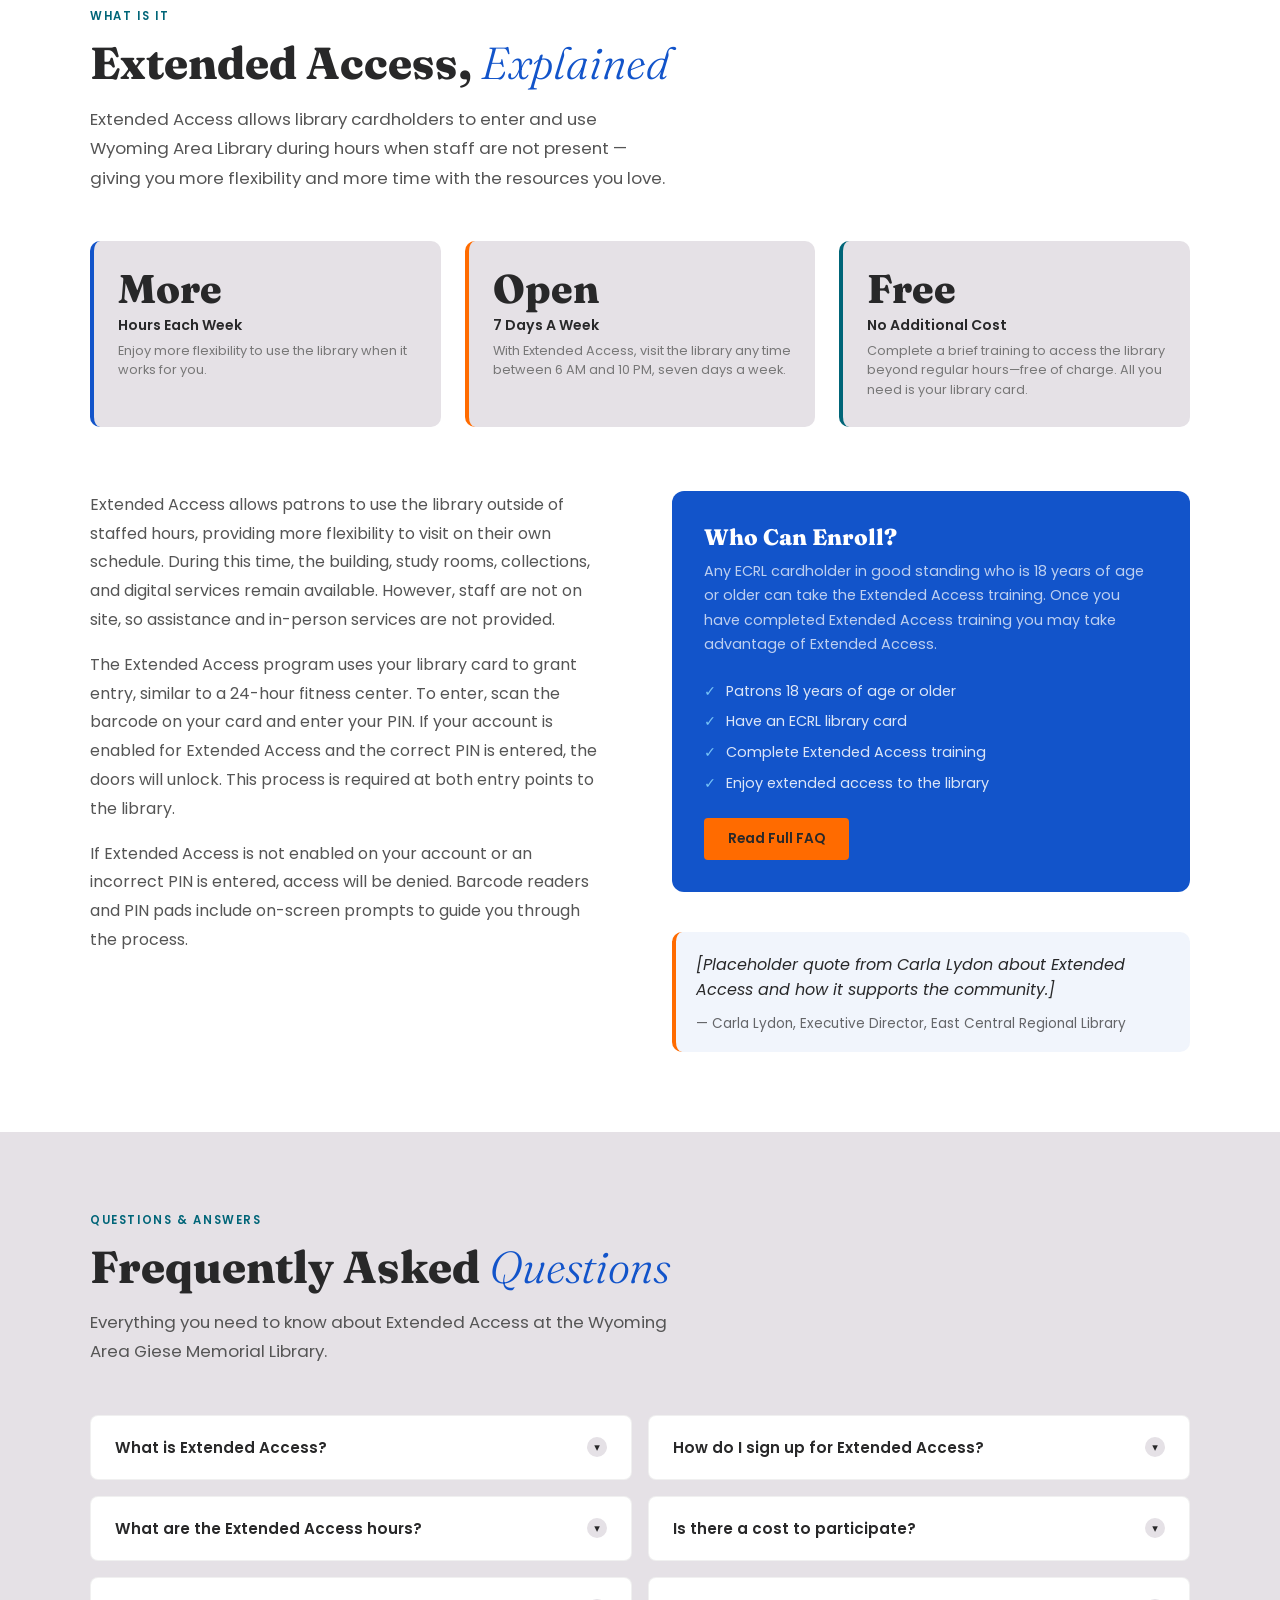
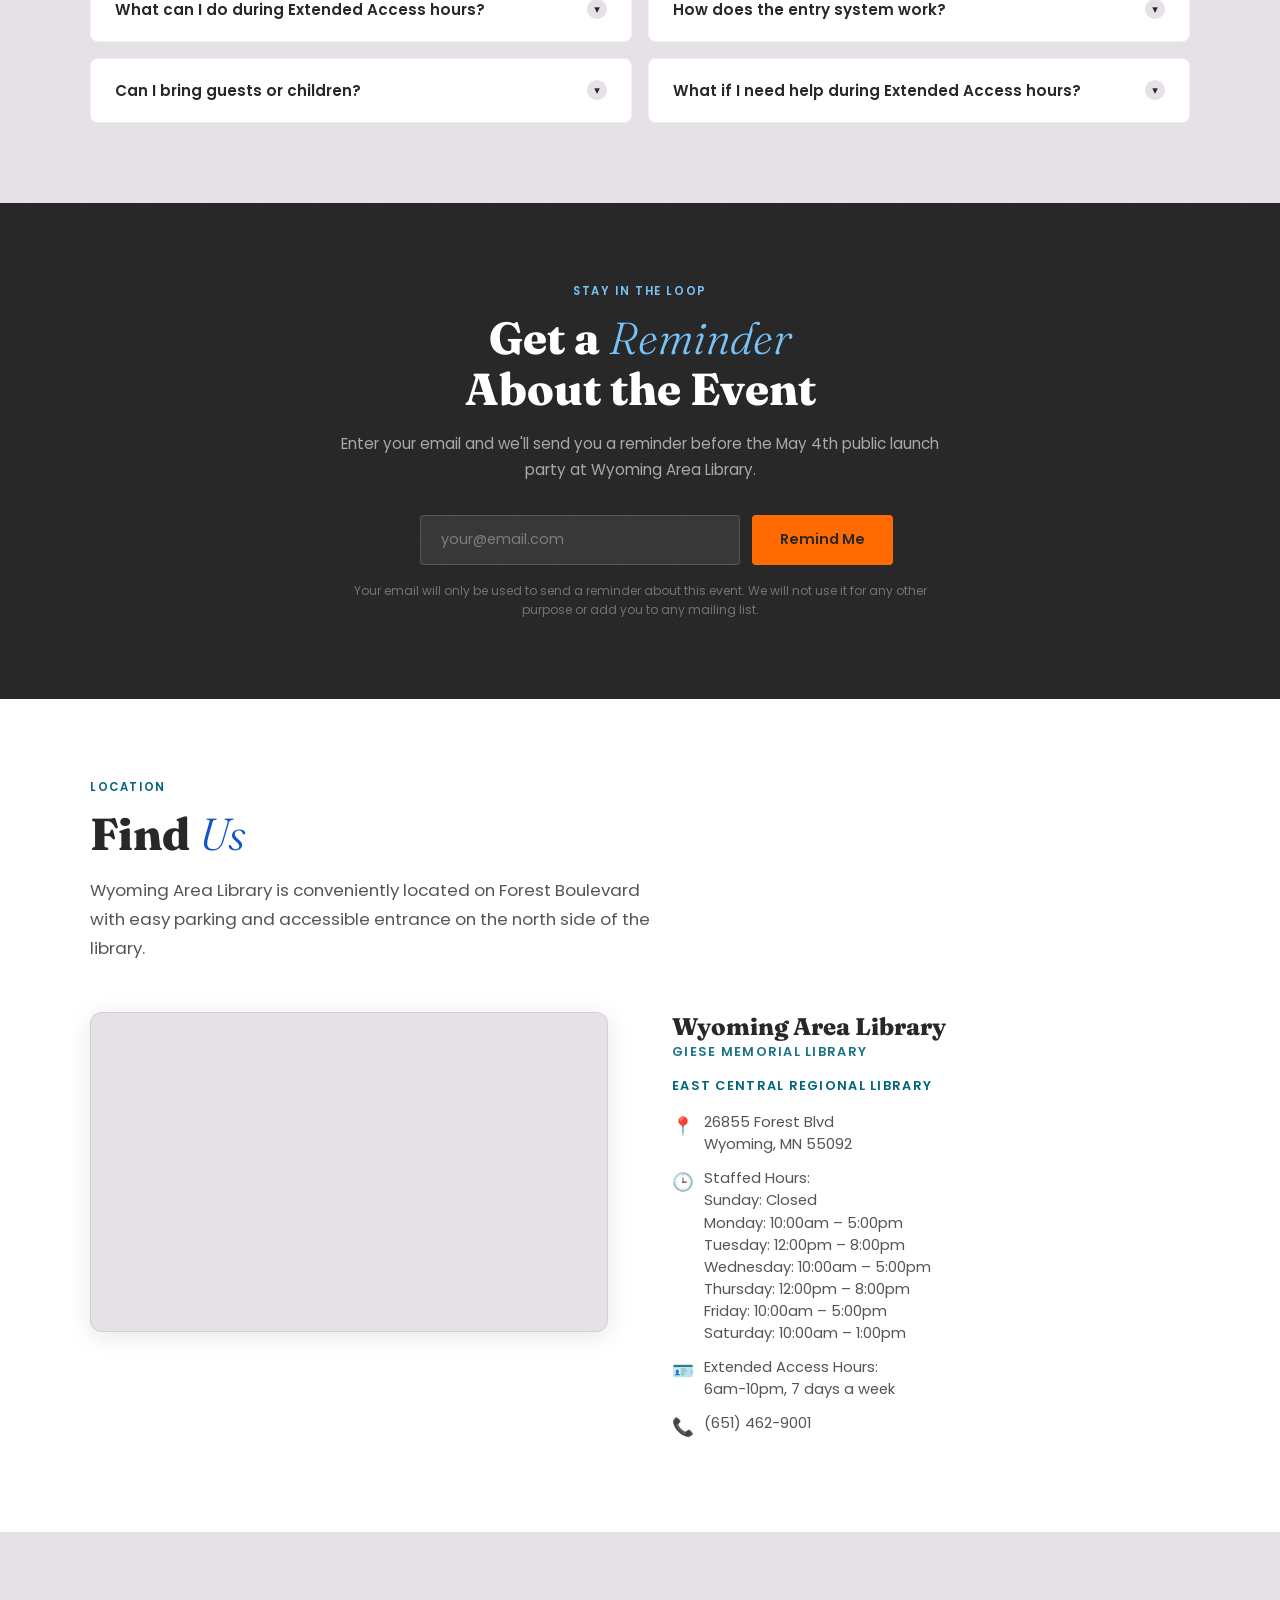
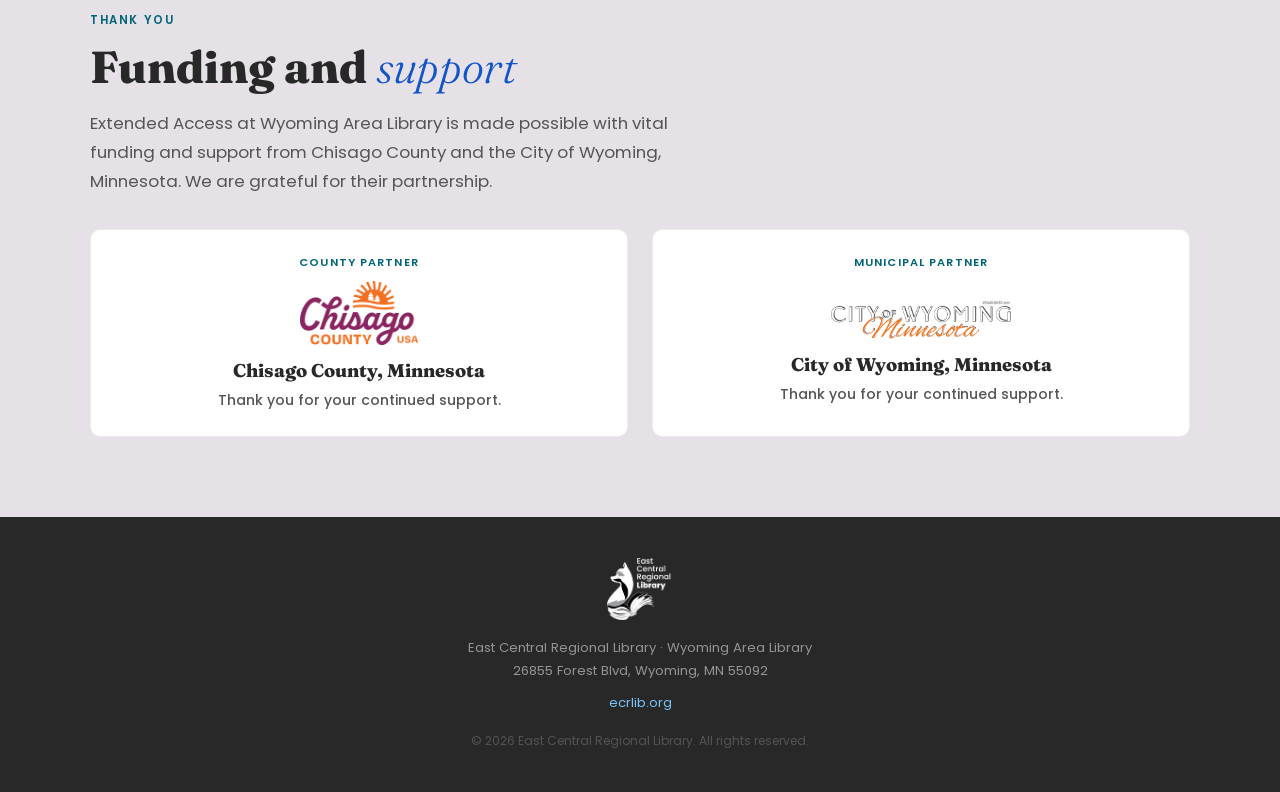
==== commit a574f638: "Improve teal contrast for WCAG text on gray sections Made-with: Cursor" ====
--- a/index.html
+++ b/index.html
@@ -210,7 +210,10 @@
           How do I sign up for Extended Access?
           <span class="faq-chevron">▾</span>
         </button>
-        <div class="faq-a">[Placeholder: Step-by-step instructions for enrollment. Include in-person options, online options if available, and what to bring or do to complete enrollment.]</div>
+        <div class="faq-a">
+          <p>Signing up for Extended Access is easy. Attend a brief training at our launch event on May 4, 2026, or ask a staff member at the Wyoming Area Library during regular staffed hours.</p>
+          <p>Trainings are quick and can often be completed on the spot.</p>
+        </div>
       </div>
       <div class="faq-item">
         <button class="faq-q" onclick="toggleFaq(this)">
@@ -246,7 +249,10 @@
           How does the entry system work?
           <span class="faq-chevron">▾</span>
         </button>
-        <div class="faq-a">[Placeholder: Explain the technology — library card scanning, keypad entry, security cameras, verification process. Address privacy and safety concerns.]</div>
+        <div class="faq-a">
+          <p>The entry system uses your library card barcode and PIN to verify access. When you scan your card, the system checks your account through the library system to confirm your PIN is correct, your account is eligible for Extended Access, and your account balance is below $20.00.</p>
+          <p>If approved, the exterior door unlocks and you may enter the lobby. You will repeat the same process to enter the main library space. Separate access control points allow access to public areas like restrooms while ensuring only authorized patrons can enter the library space when staff are not on site.</p>
+        </div>
       </div>
       <div class="faq-item">
         <button class="faq-q" onclick="toggleFaq(this)">
@@ -263,7 +269,10 @@
           What if I need help during Extended Access hours?
           <span class="faq-chevron">▾</span>
         </button>
-        <div class="faq-a">[Placeholder: Explain support options during unstaffed hours — emergency procedures, remote assistance, staff contact information, etc.]</div>
+        <div class="faq-a">
+          <p>During Extended Access hours, support staff are not on site, so assistance with library services is not available. If you need help with materials, technology, or your account, please visit during staffed hours.</p>
+          <p>For health or safety concerns, please call 911 in an emergency. For non-emergency situations, follow posted instructions in the building or contact local authorities as appropriate.</p>
+        </div>
       </div>
     </div>
   </div>
@@ -303,7 +312,7 @@
       </div>
       <div class="address-block reveal reveal-delay-2">
         <h3>Wyoming Area Library</h3>
-        <p class="branch-name" style="margin-top:-0.35rem; color: rgba(0,129,154,0.9);">Giese Memorial Library</p>
+        <p class="branch-name" style="margin-top:-0.35rem; color: rgba(0,101,120,0.9);">Giese Memorial Library</p>
         <p class="branch-name">East Central Regional Library</p>
         <div class="address-line">
           <span class="address-icon">📍</span>
--- a/styles.css
+++ b/styles.css
@@ -5,7 +5,7 @@
   --gray-light: #e5e1e6;
   --white: #ffffff;
   --orange: #ff6b00;
-  --teal: #00819a;
+  --teal: #006578;
   --sky: #77c3f7;
   --font-display: 'Fraunces', Georgia, serif;
   --font-body: 'Poppins', system-ui, sans-serif;
@@ -593,6 +593,8 @@
   line-height: 1.75;
   border-top: 1px solid var(--gray-light);
 }
+.faq-a p { margin: 0 0 0.9rem; }
+.faq-a p:last-child { margin-bottom: 0; }
 .faq-a.open { display: block; }
 
 /* ── EMAIL SIGNUP ── */
@@ -671,8 +673,8 @@
 .signup-btn:hover { background: #e55f00; }
 .signup-success {
   display: none;
-  background: rgba(0,129,154,0.2);
-  border: 1px solid rgba(0,129,154,0.5);
+  background: rgba(0,101,120,0.2);
+  border: 1px solid rgba(0,101,120,0.5);
   border-radius: 8px;
   padding: 1.5rem;
   color: #7de8f7;
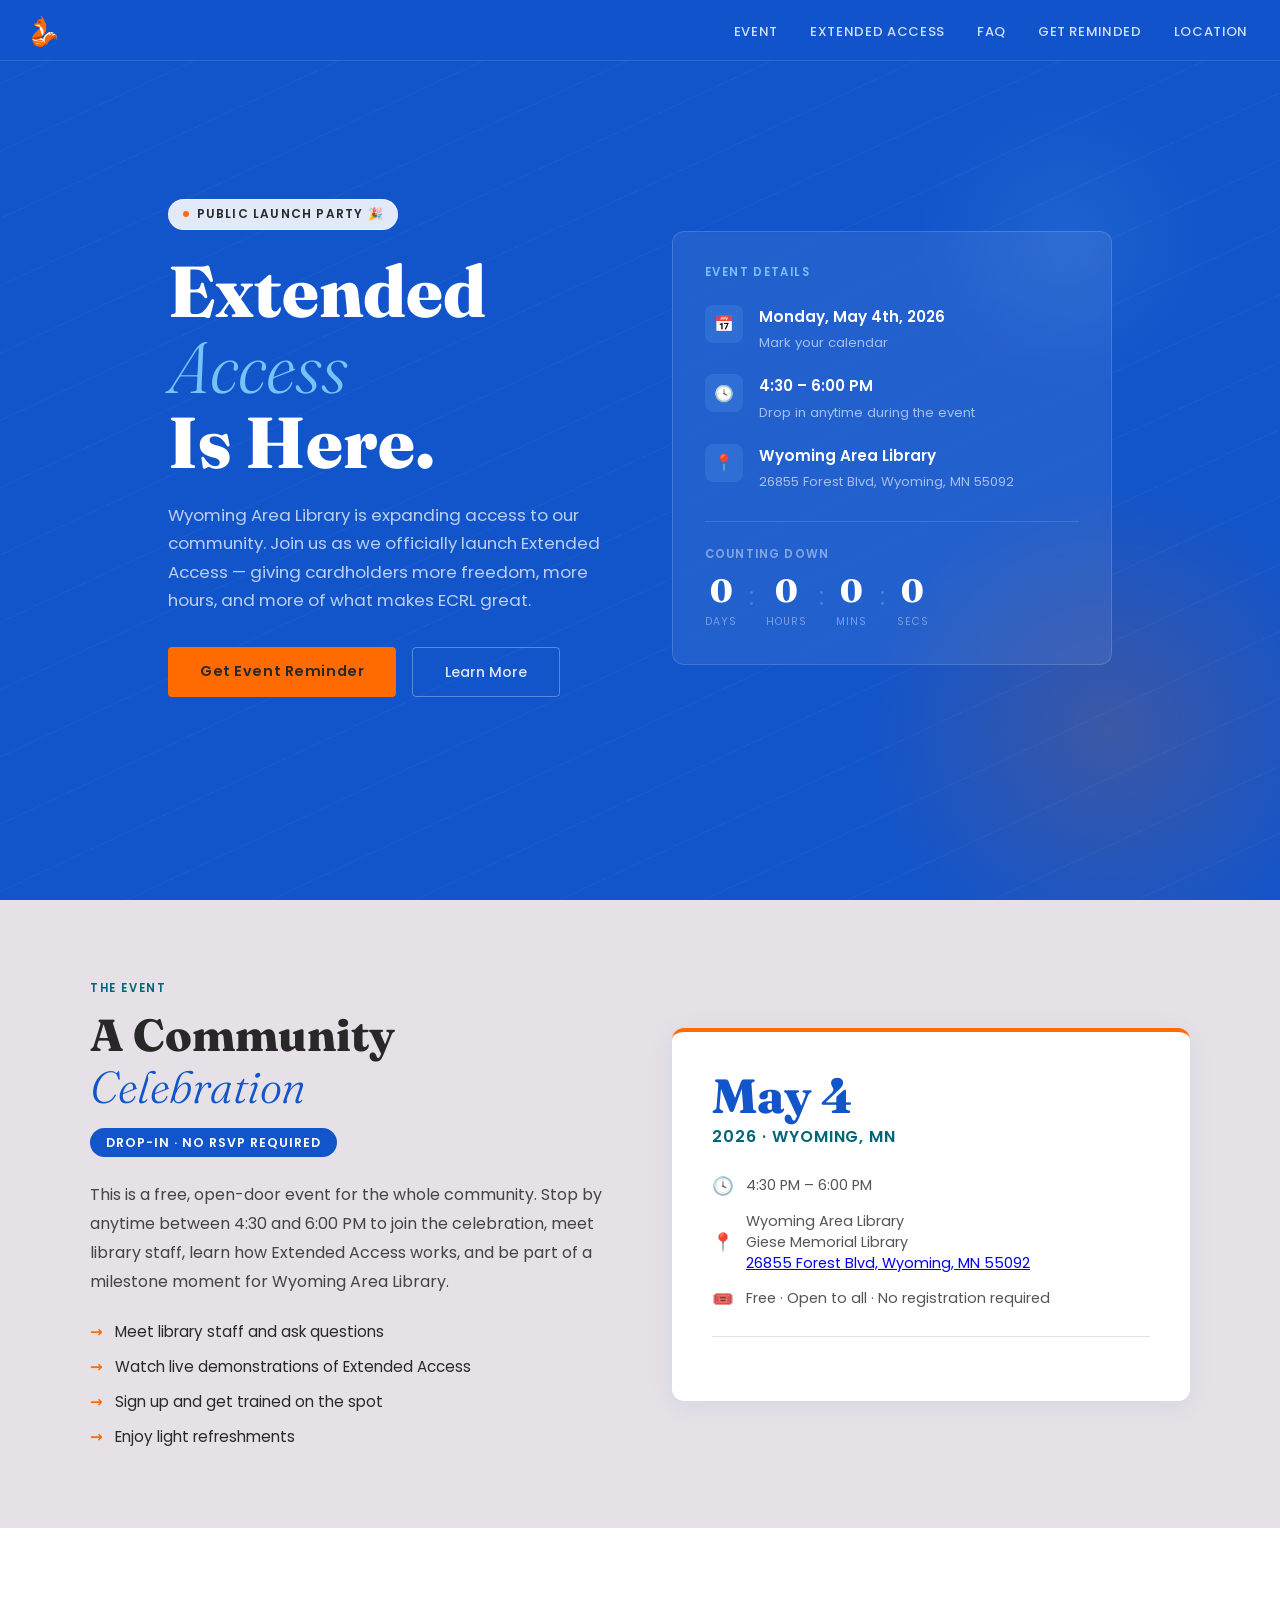
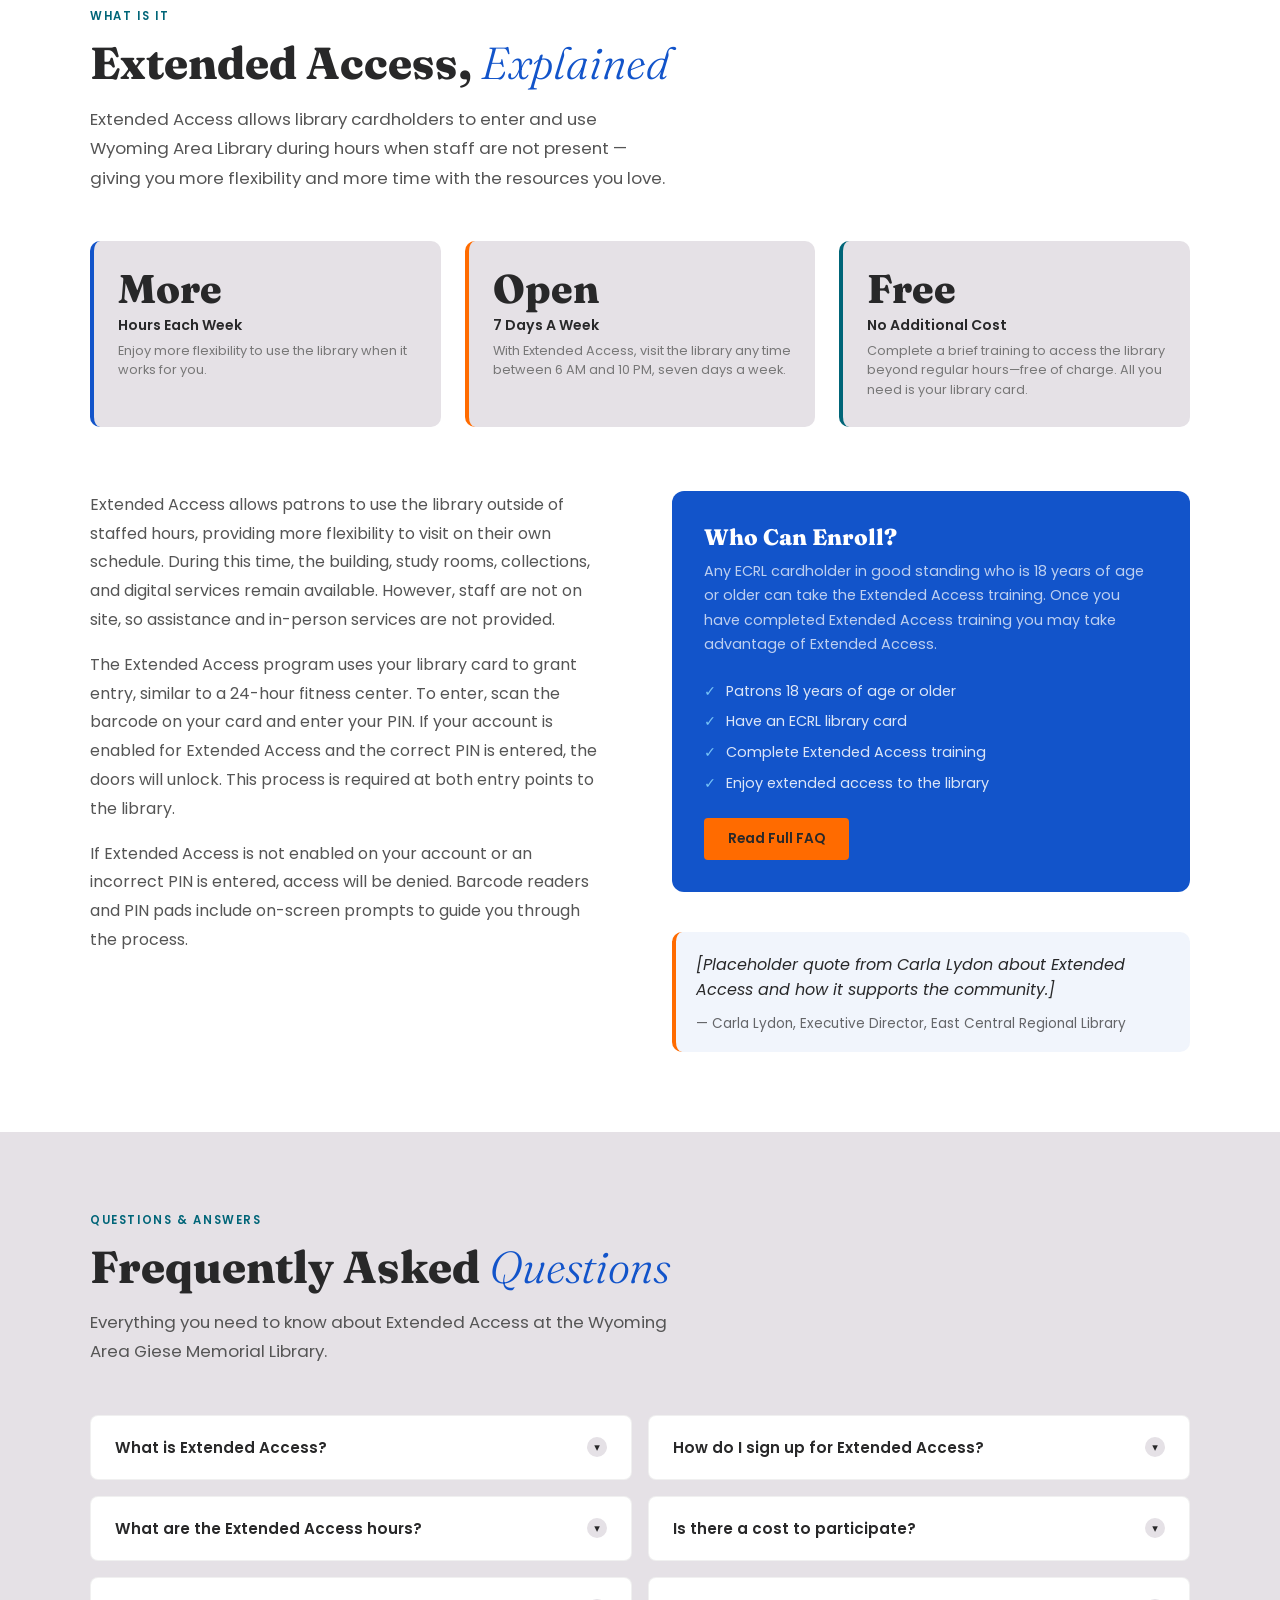
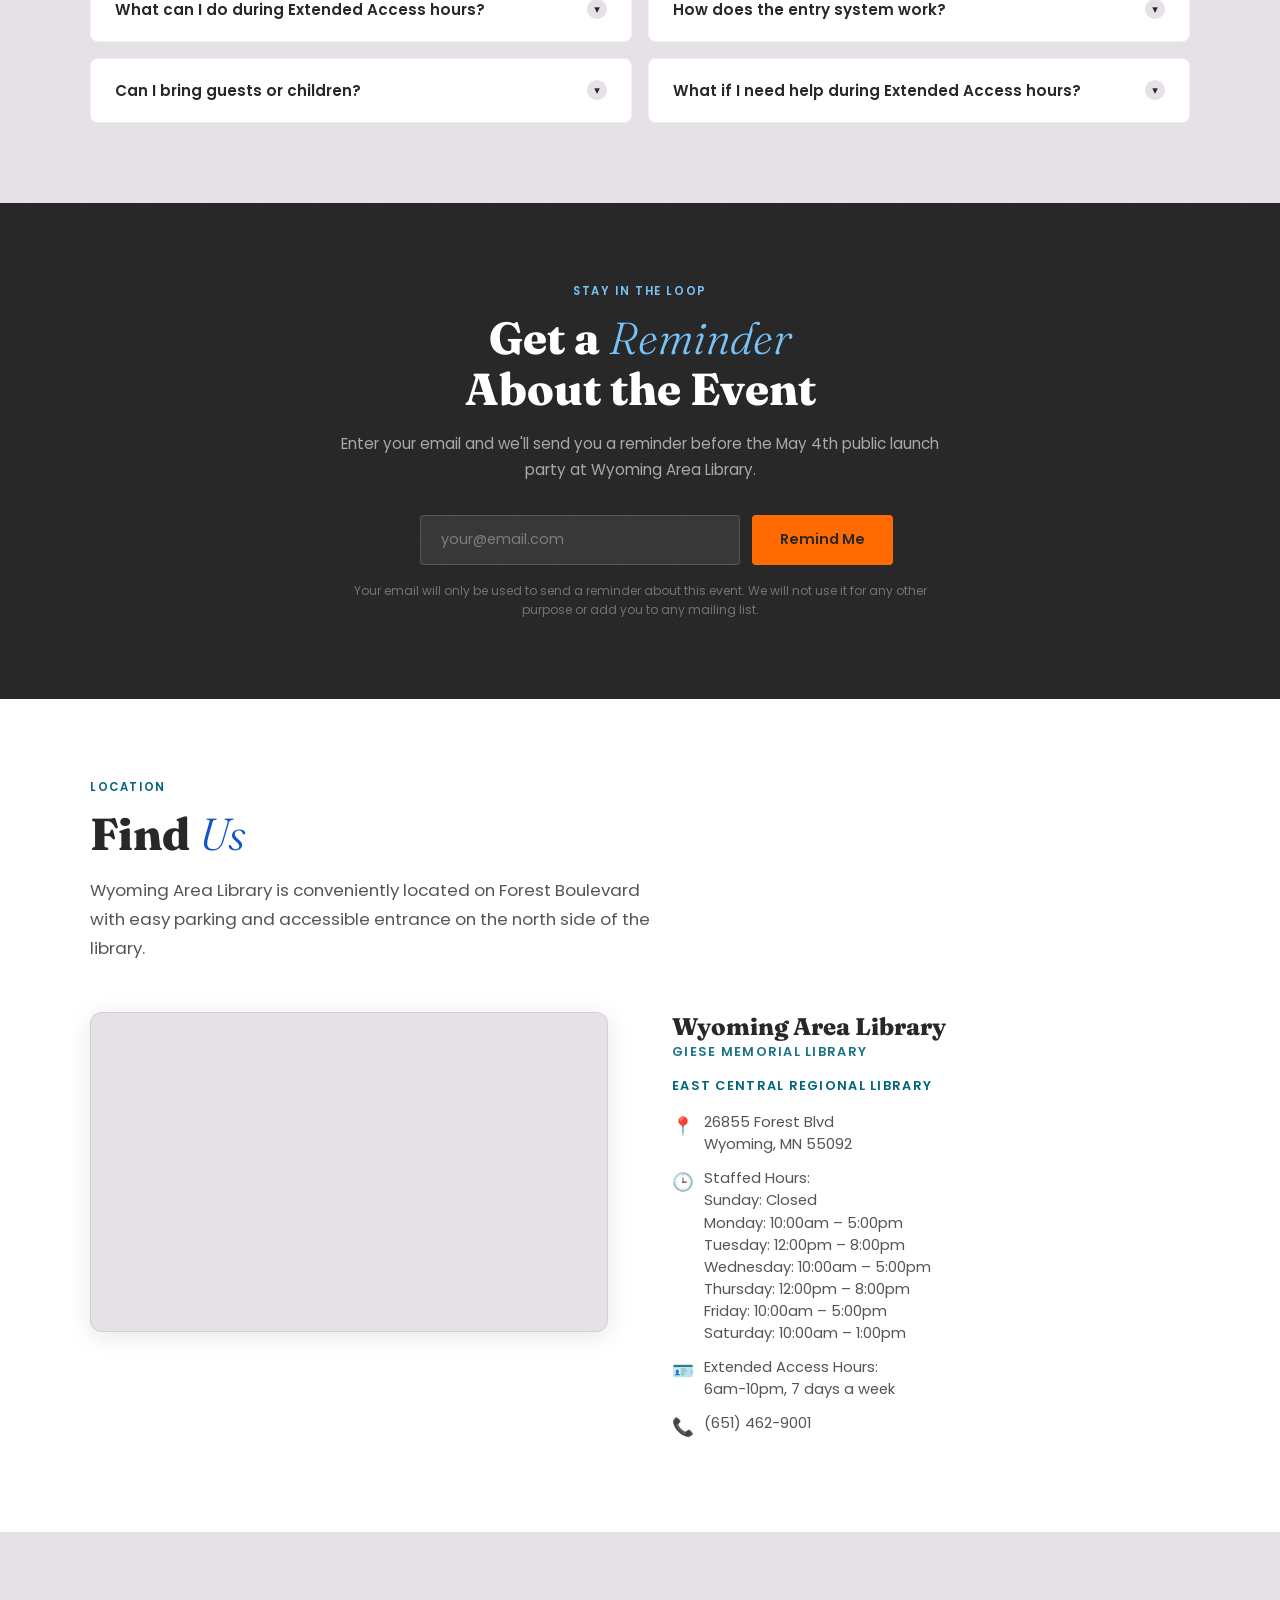
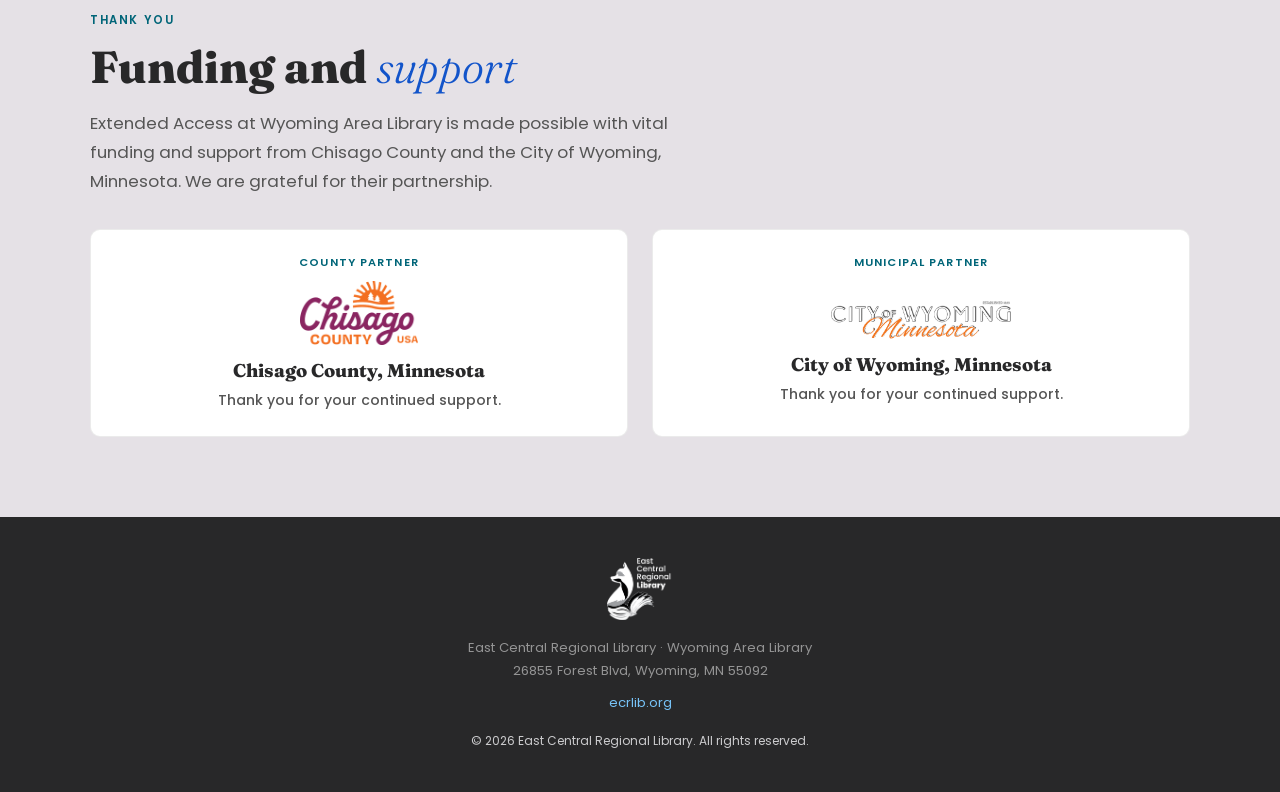
==== commit eec4cf7d: "Fix footer copyright contrast for WCAG Made-with: Cursor" ====
--- a/index.html
+++ b/index.html
@@ -368,7 +368,7 @@
   <p>East Central Regional Library · Wyoming Area Library</p>
   <p>26855 Forest Blvd, Wyoming, MN 55092</p>
   <p style="margin-top:0.5rem;"><a href="https://ecrlib.org" target="_blank" rel="noopener">ecrlib.org</a></p>
-  <p style="margin-top:1rem; font-size:0.75rem; opacity:0.4;">© 2026 East Central Regional Library. All rights reserved.</p>
+  <p class="footer-copyright">© 2026 East Central Regional Library. All rights reserved.</p>
 </footer>
 
 <script>
--- a/styles.css
+++ b/styles.css
@@ -806,6 +806,11 @@
   filter: none;
   opacity: 1;
 }
+footer .footer-copyright {
+  margin-top: 1rem;
+  font-size: 0.75rem;
+  color: #cbcbcd;
+}
 
 /* ── SCROLL ANIMATIONS ── */
 .reveal {
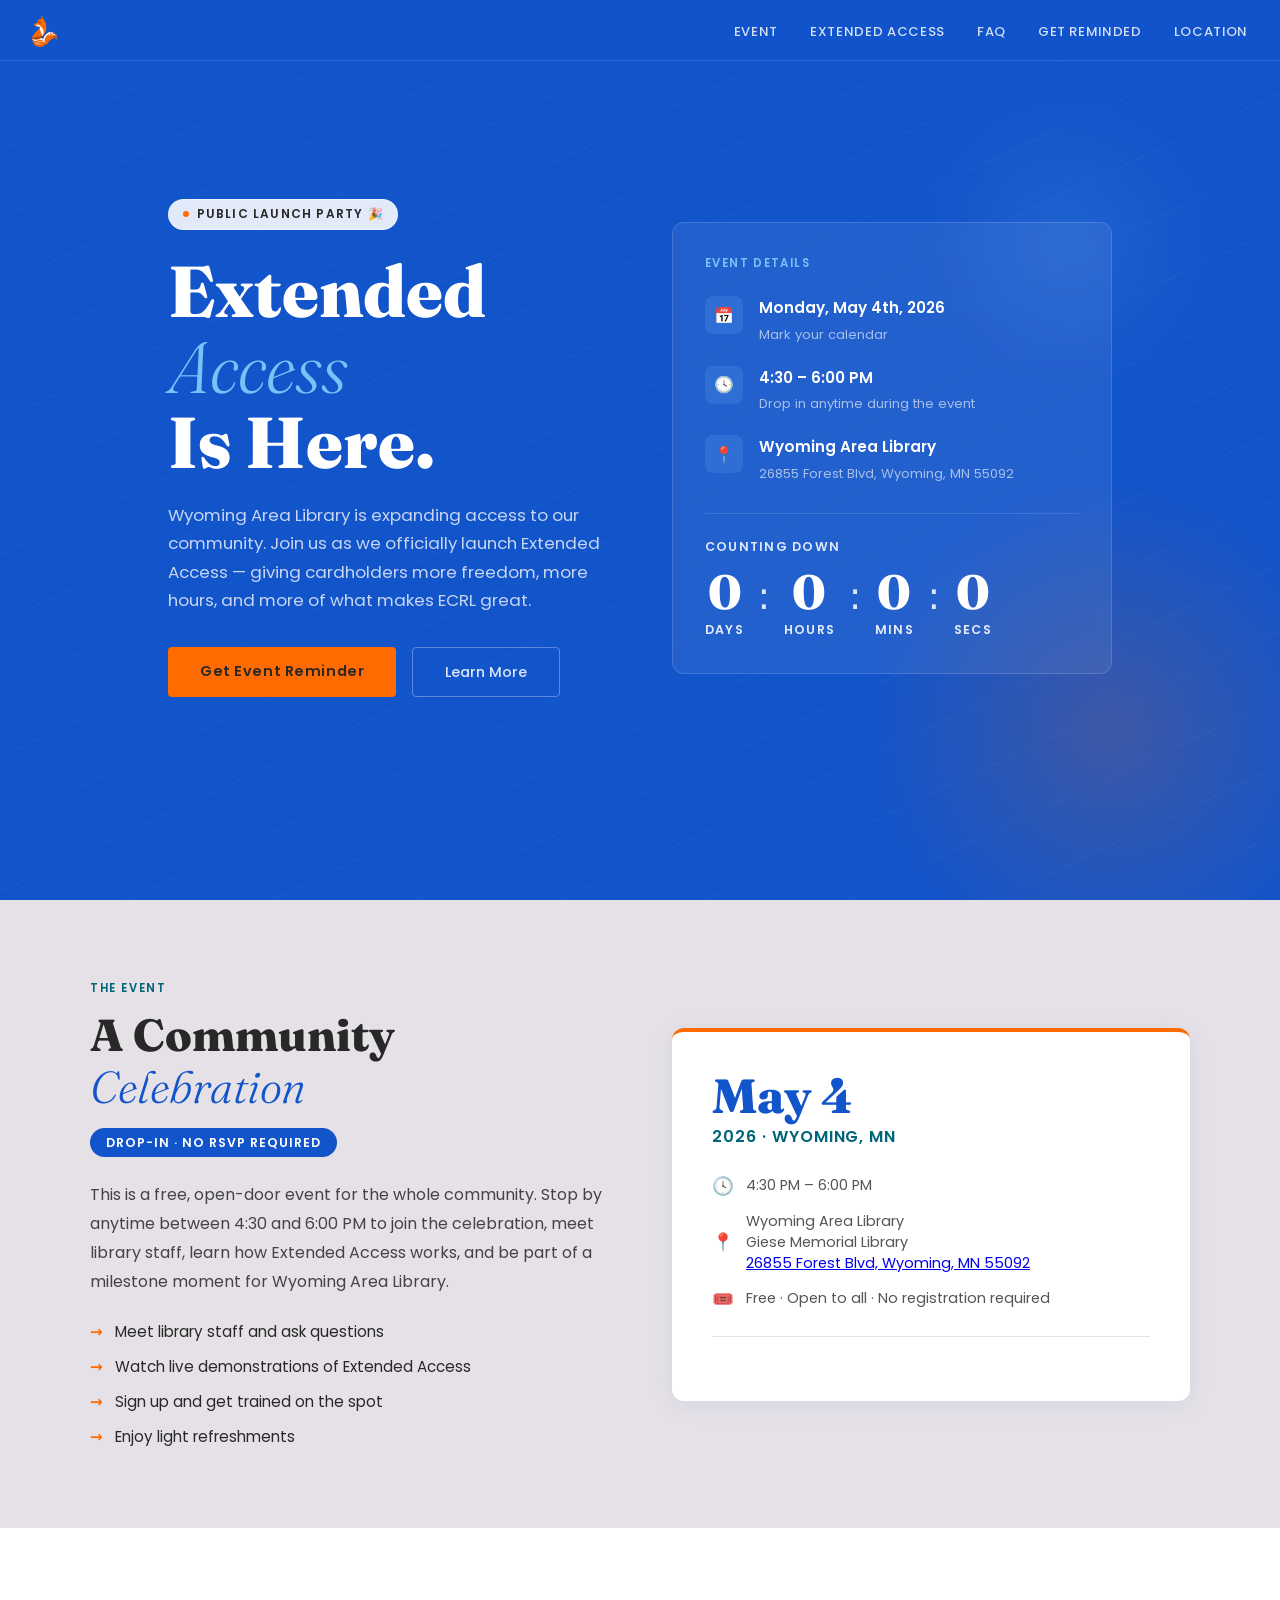
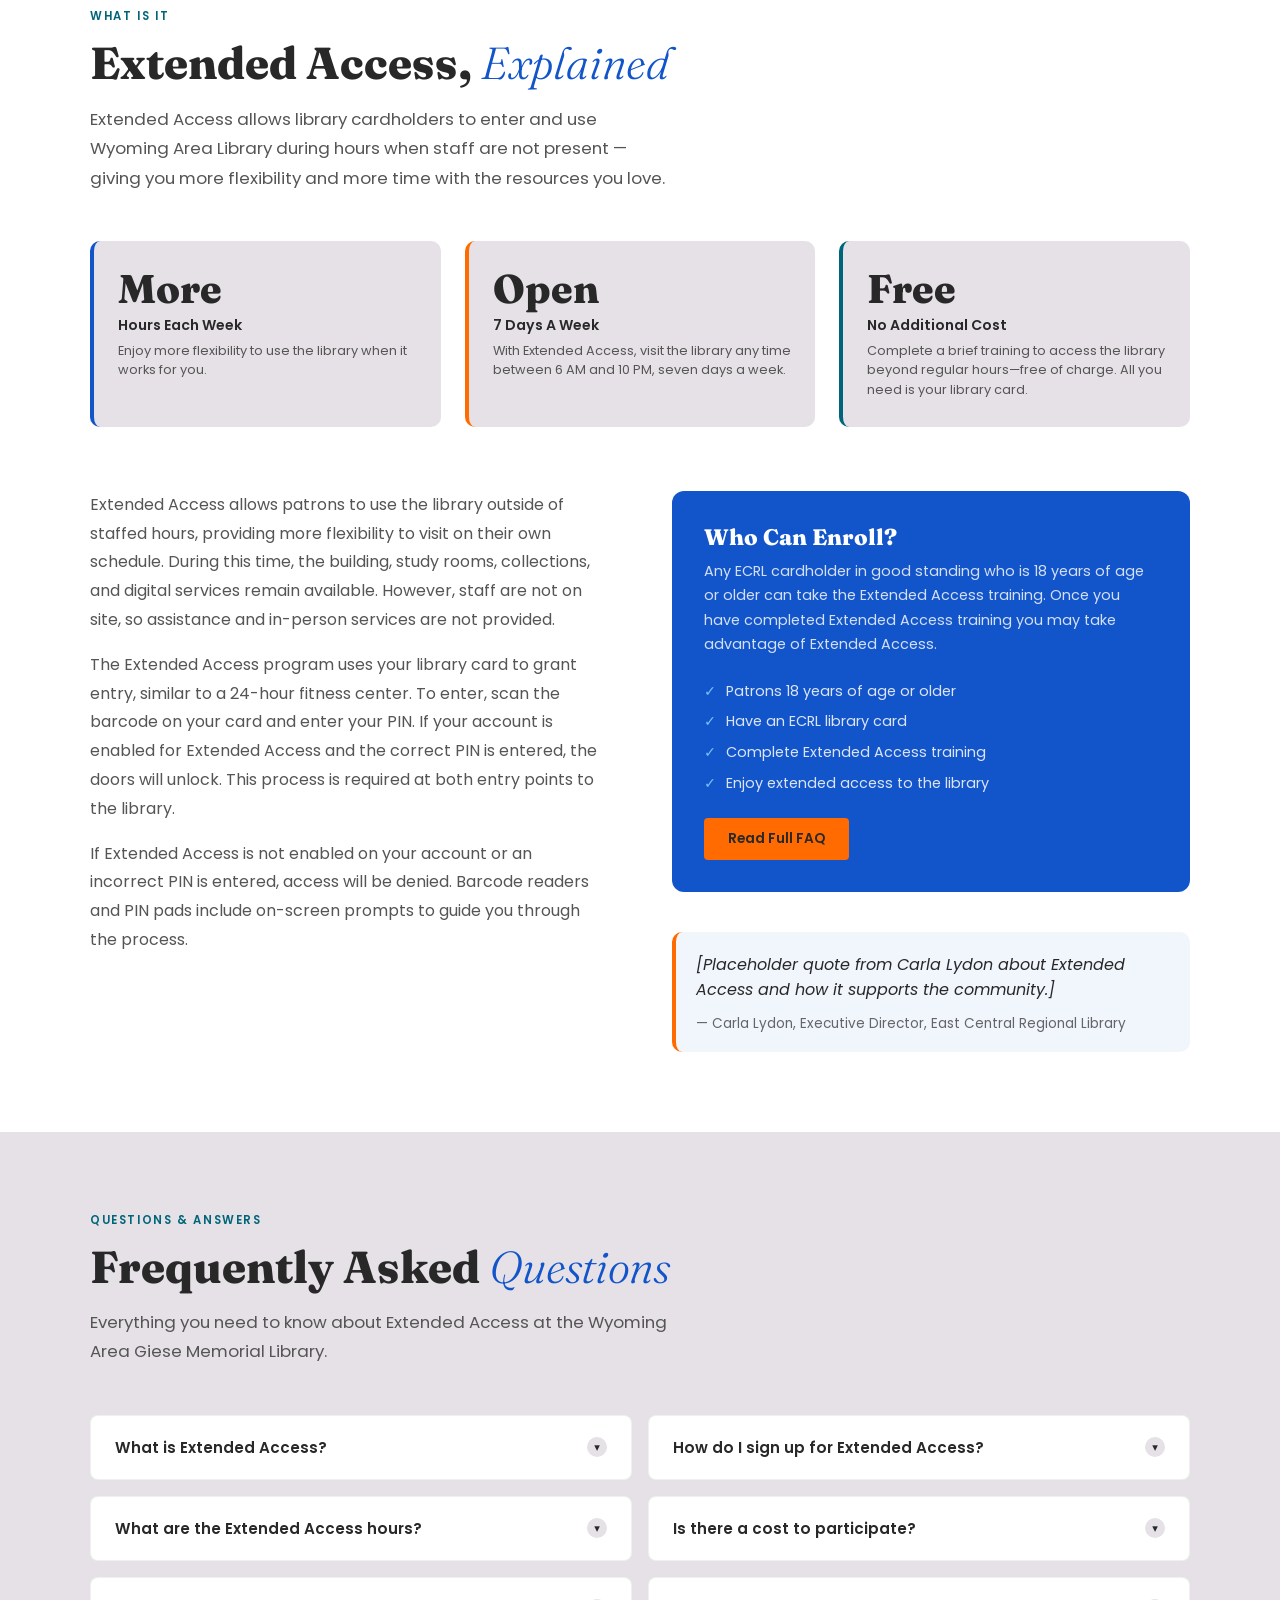
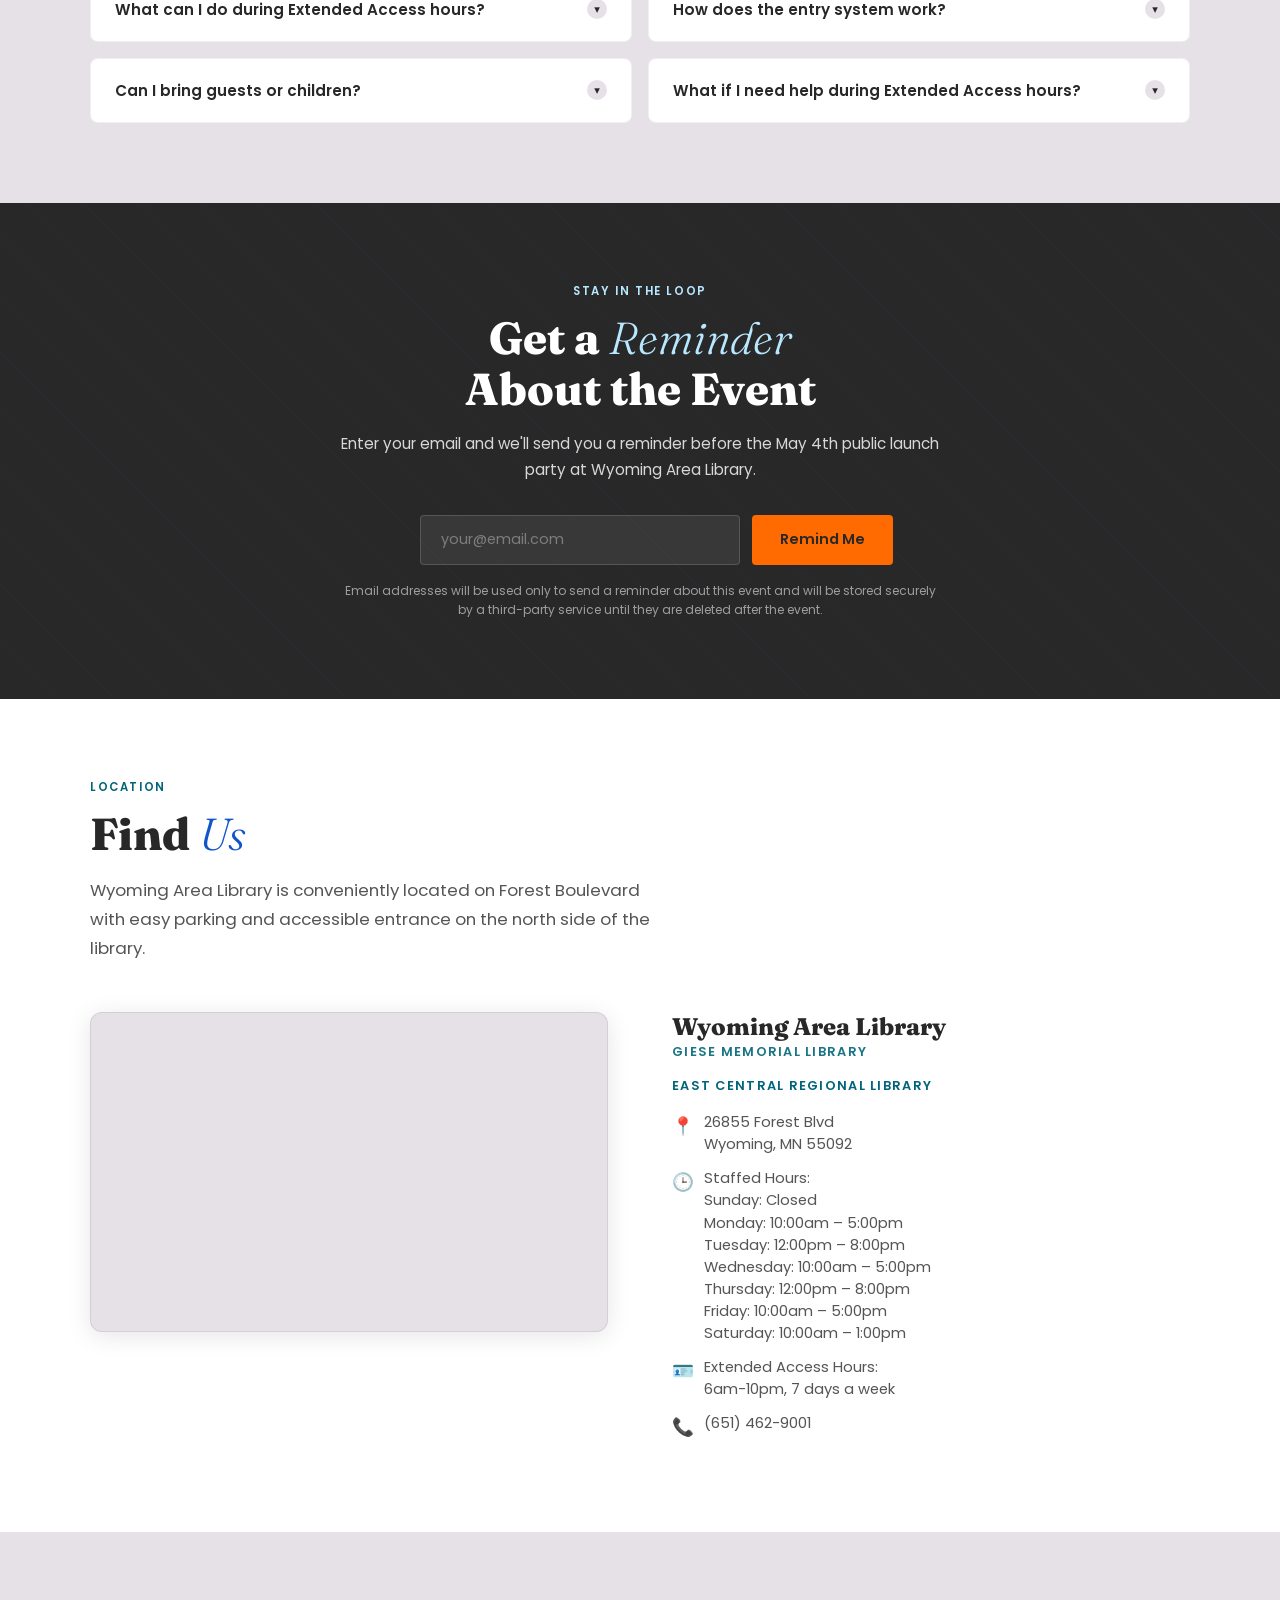
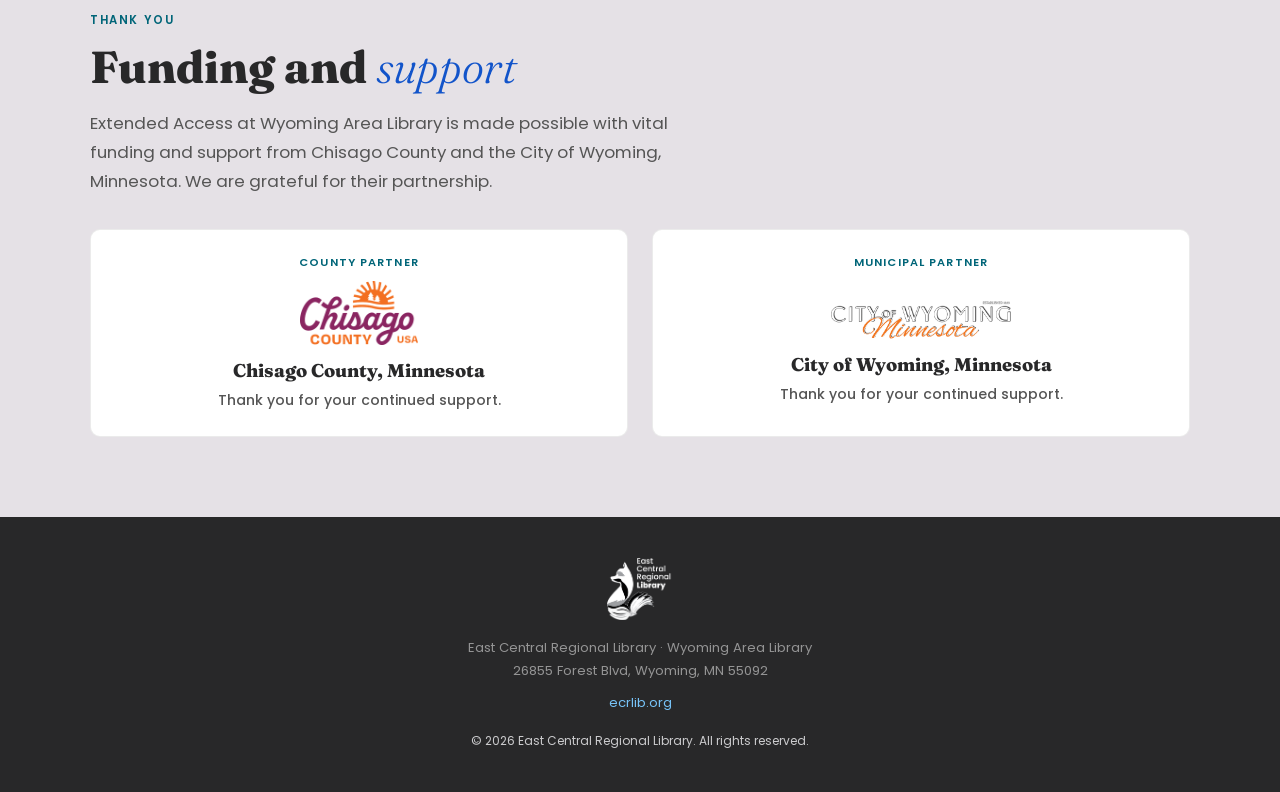
==== commit 25efbb10: "Update signup privacy note for third-party storage Made-with: Cursor" ====
--- a/index.html
+++ b/index.html
@@ -293,7 +293,7 @@
       <div class="signup-success" id="signup-success">
         ✓ &nbsp;You're on the list! We'll remind you before the event on May 4th, 2026.
       </div>
-      <p class="signup-note reveal">Your email will only be used to send a reminder about this event. We will not use it for any other purpose or add you to any mailing list.</p>
+      <p class="signup-note reveal">Email addresses will be used only to send a reminder about this event and will be stored securely by a third-party service until they are deleted after the event.</p>
     </div>
   </div>
 </section>
--- a/styles.css
+++ b/styles.css
@@ -158,7 +158,7 @@
   color: var(--sky);
 }
 .hero-sub {
-  color: rgba(255,255,255,0.72);
+  color: #FFFFFFC2;
   font-size: 1.05rem;
   line-height: 1.7;
   margin-bottom: 2rem;
@@ -251,38 +251,40 @@
   border-top: 1px solid rgba(255,255,255,0.12);
 }
 .countdown-label {
-  font-size: 0.72rem;
+  font-size: 0.78rem;
   font-weight: 600;
   letter-spacing: 0.1em;
   text-transform: uppercase;
-  color: rgba(255,255,255,0.45);
+  color: rgba(255,255,255,0.86);
   margin-bottom: 0.75rem;
 }
 .countdown {
   display: flex;
-  gap: 0.75rem;
+  gap: 0.85rem;
 }
 .countdown-unit {
   text-align: center;
 }
 .countdown-num {
   font-family: var(--font-display);
-  font-size: 2rem;
+  font-size: clamp(2.25rem, 5vw, 3rem);
   font-weight: 800;
   color: var(--white);
   line-height: 1;
   display: block;
 }
 .countdown-unit-label {
-  font-size: 0.65rem;
+  font-size: 0.78rem;
+  font-weight: 600;
   text-transform: uppercase;
   letter-spacing: 0.1em;
-  color: rgba(255,255,255,0.4);
+  color: rgba(255,255,255,0.88);
 }
 .countdown-sep {
-  font-size: 1.5rem;
-  color: rgba(255,255,255,0.2);
-  padding-top: 0.2rem;
+  font-size: clamp(1.75rem, 4vw, 2.35rem);
+  font-weight: 300;
+  color: rgba(255,255,255,0.85);
+  padding-top: 0.4rem;
 }
 
 /* ── SECTIONS ── */
@@ -442,7 +444,7 @@
 }
 .stat-desc {
   font-size: 0.8rem;
-  color: #777;
+  color: #555;
   line-height: 1.5;
 }
 .explainer-body {
@@ -497,7 +499,7 @@
 }
 .eligibility-card p {
   font-size: 0.9rem;
-  color: rgba(255,255,255,0.72);
+  color: rgba(255,255,255,0.82);
   line-height: 1.7;
   margin-bottom: 1.5rem;
 }
@@ -621,18 +623,18 @@
   margin: 0 auto;
   text-align: center;
 }
-.signup-section .section-label { color: var(--sky); }
+.signup-section .section-label { color: #b8e8ff; }
 .signup-section .section-title { color: var(--white); }
-.signup-section .section-title em { color: var(--sky); }
+.signup-section .section-title em { color: #b8e8ff; }
 .signup-desc {
-  color: rgba(255,255,255,0.6);
+  color: rgba(255,255,255,0.82);
   font-size: 0.95rem;
   line-height: 1.7;
   margin-bottom: 2rem;
 }
 .signup-note {
   font-size: 0.75rem;
-  color: rgba(255,255,255,0.35);
+  color: rgba(255,255,255,0.55);
   margin-top: 1rem;
   line-height: 1.6;
 }
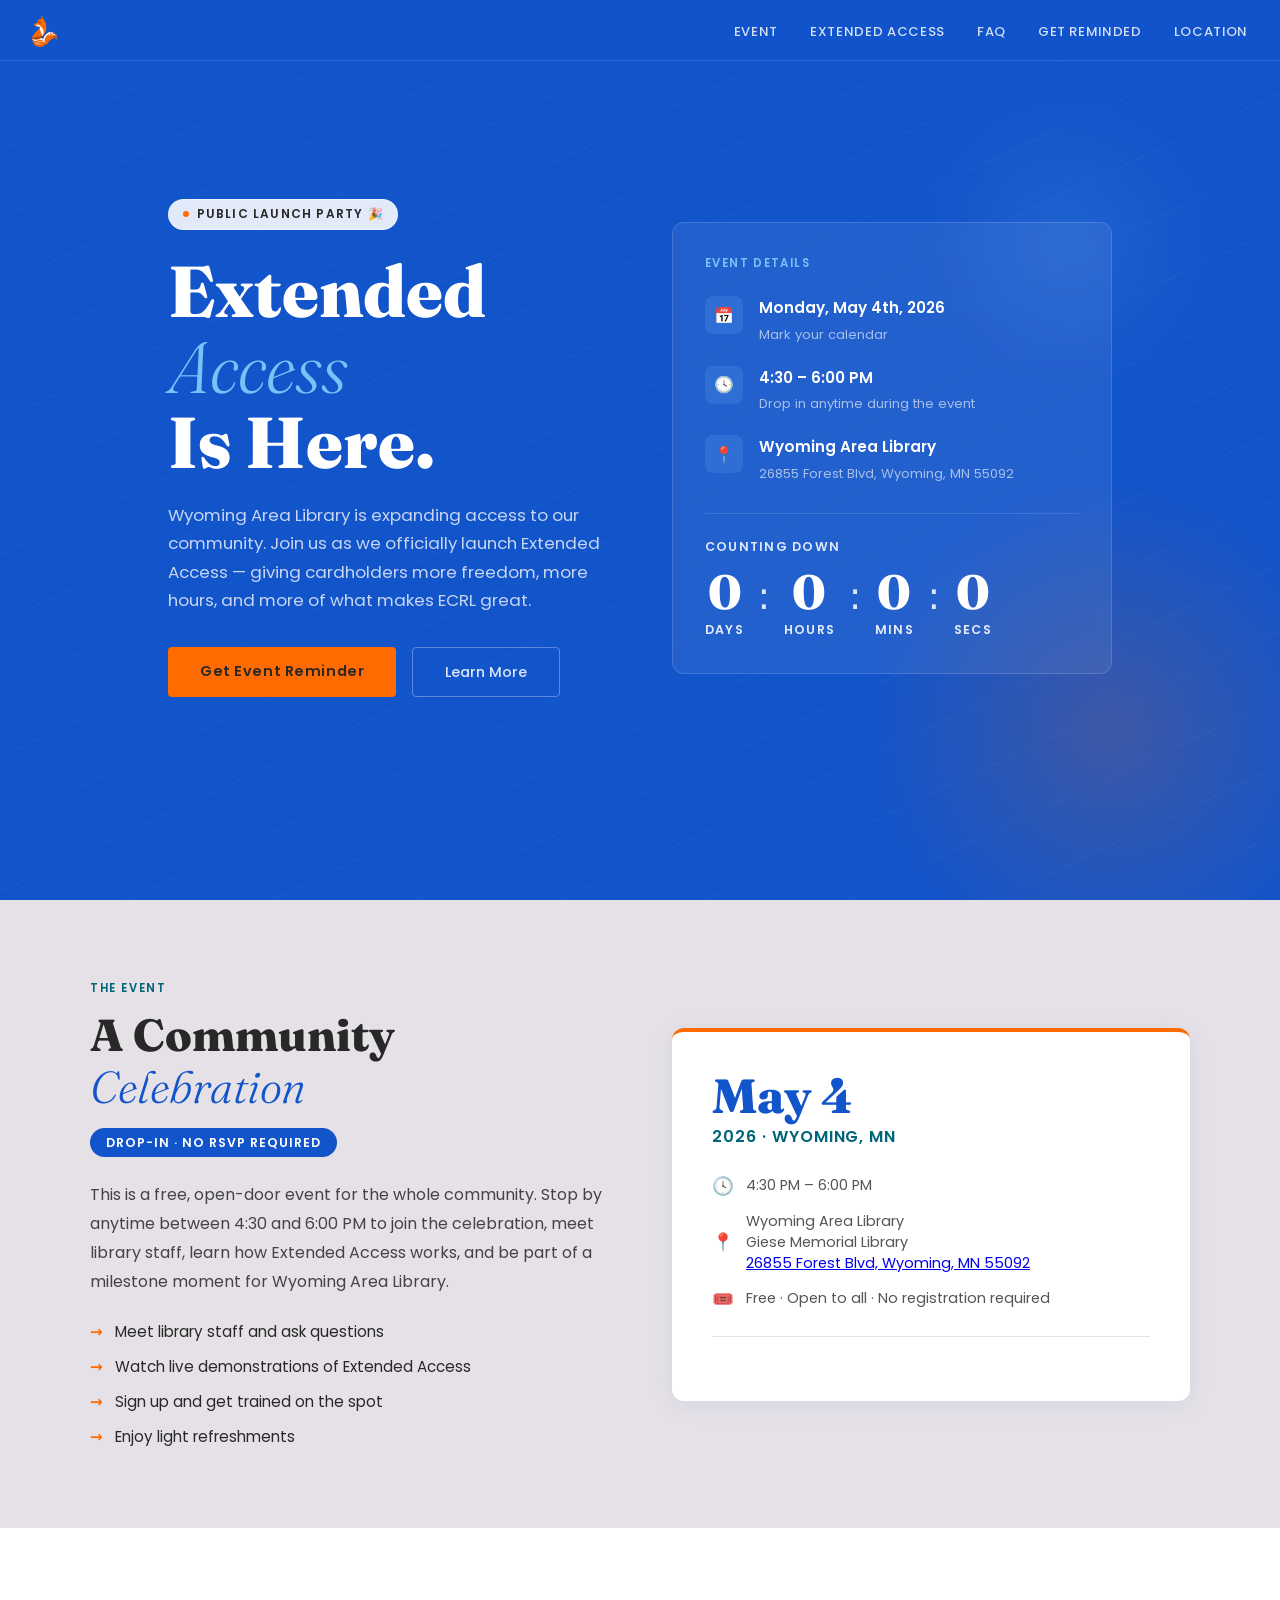
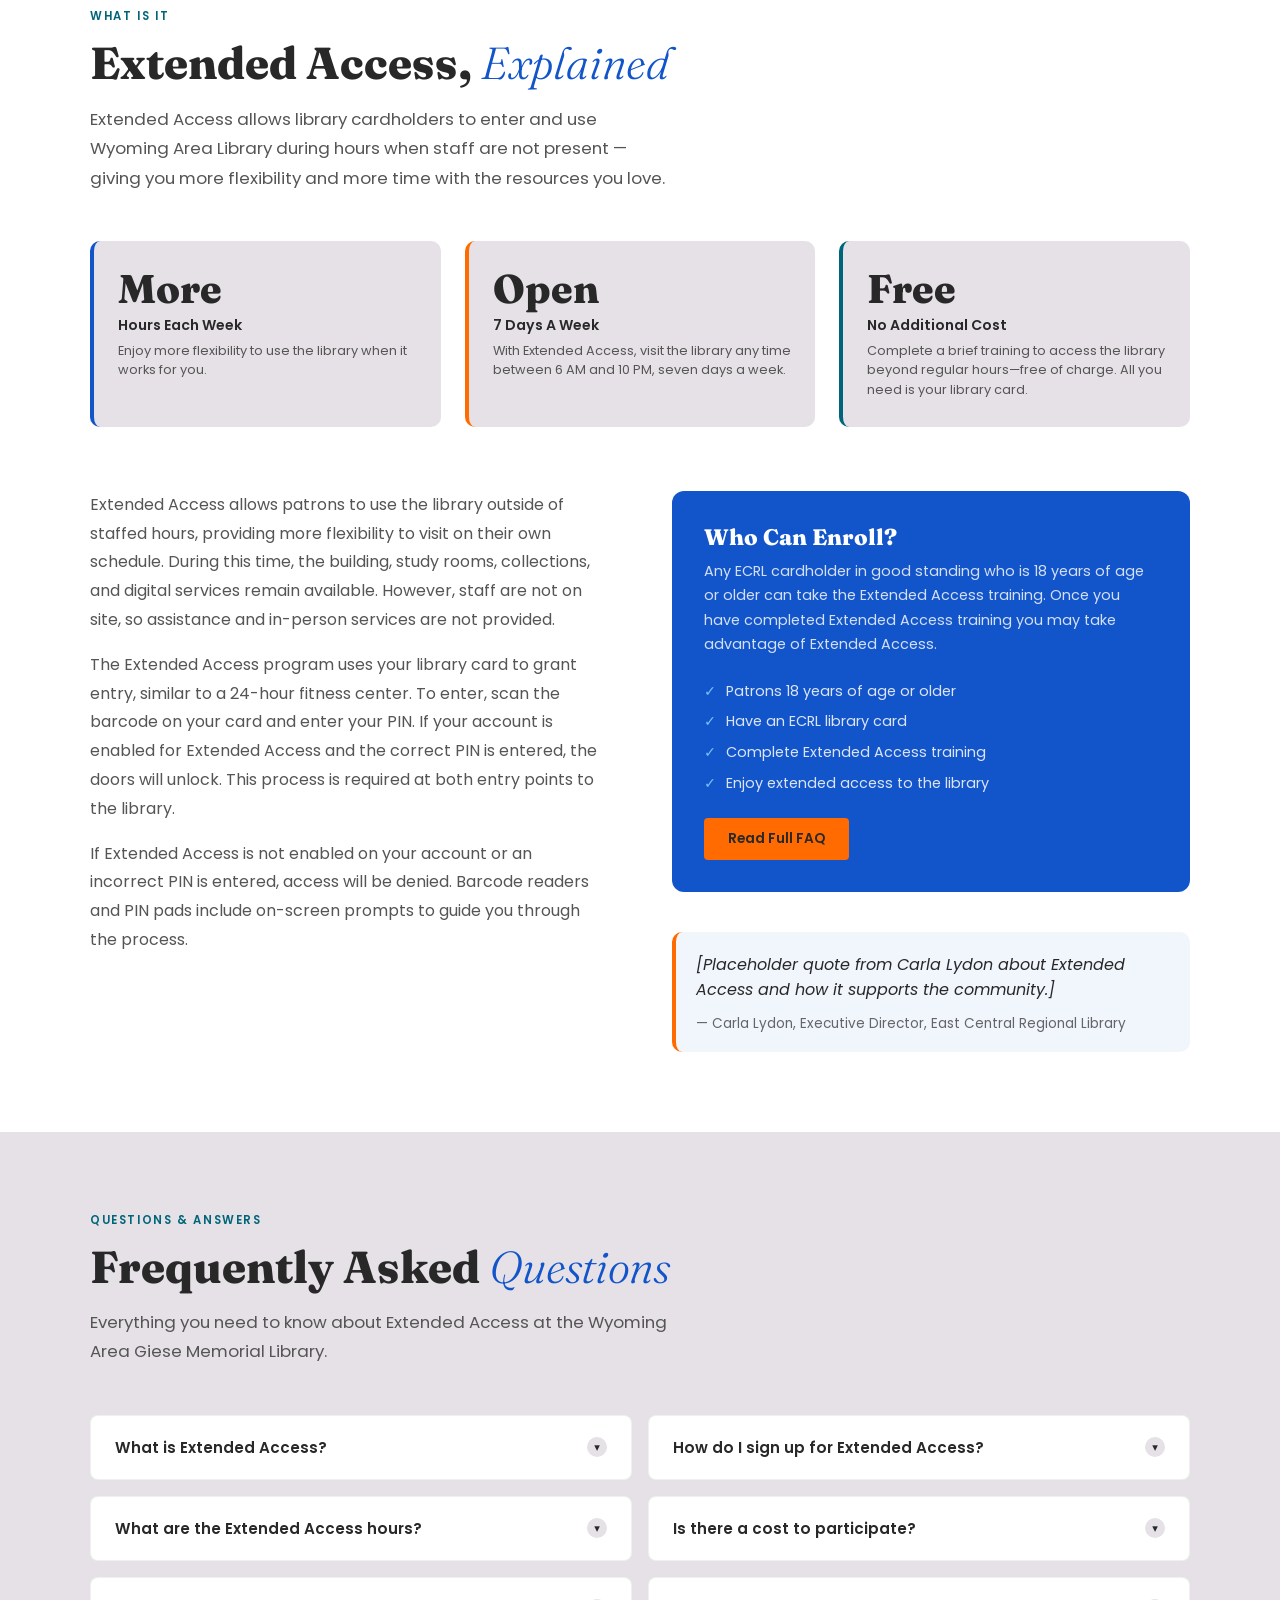
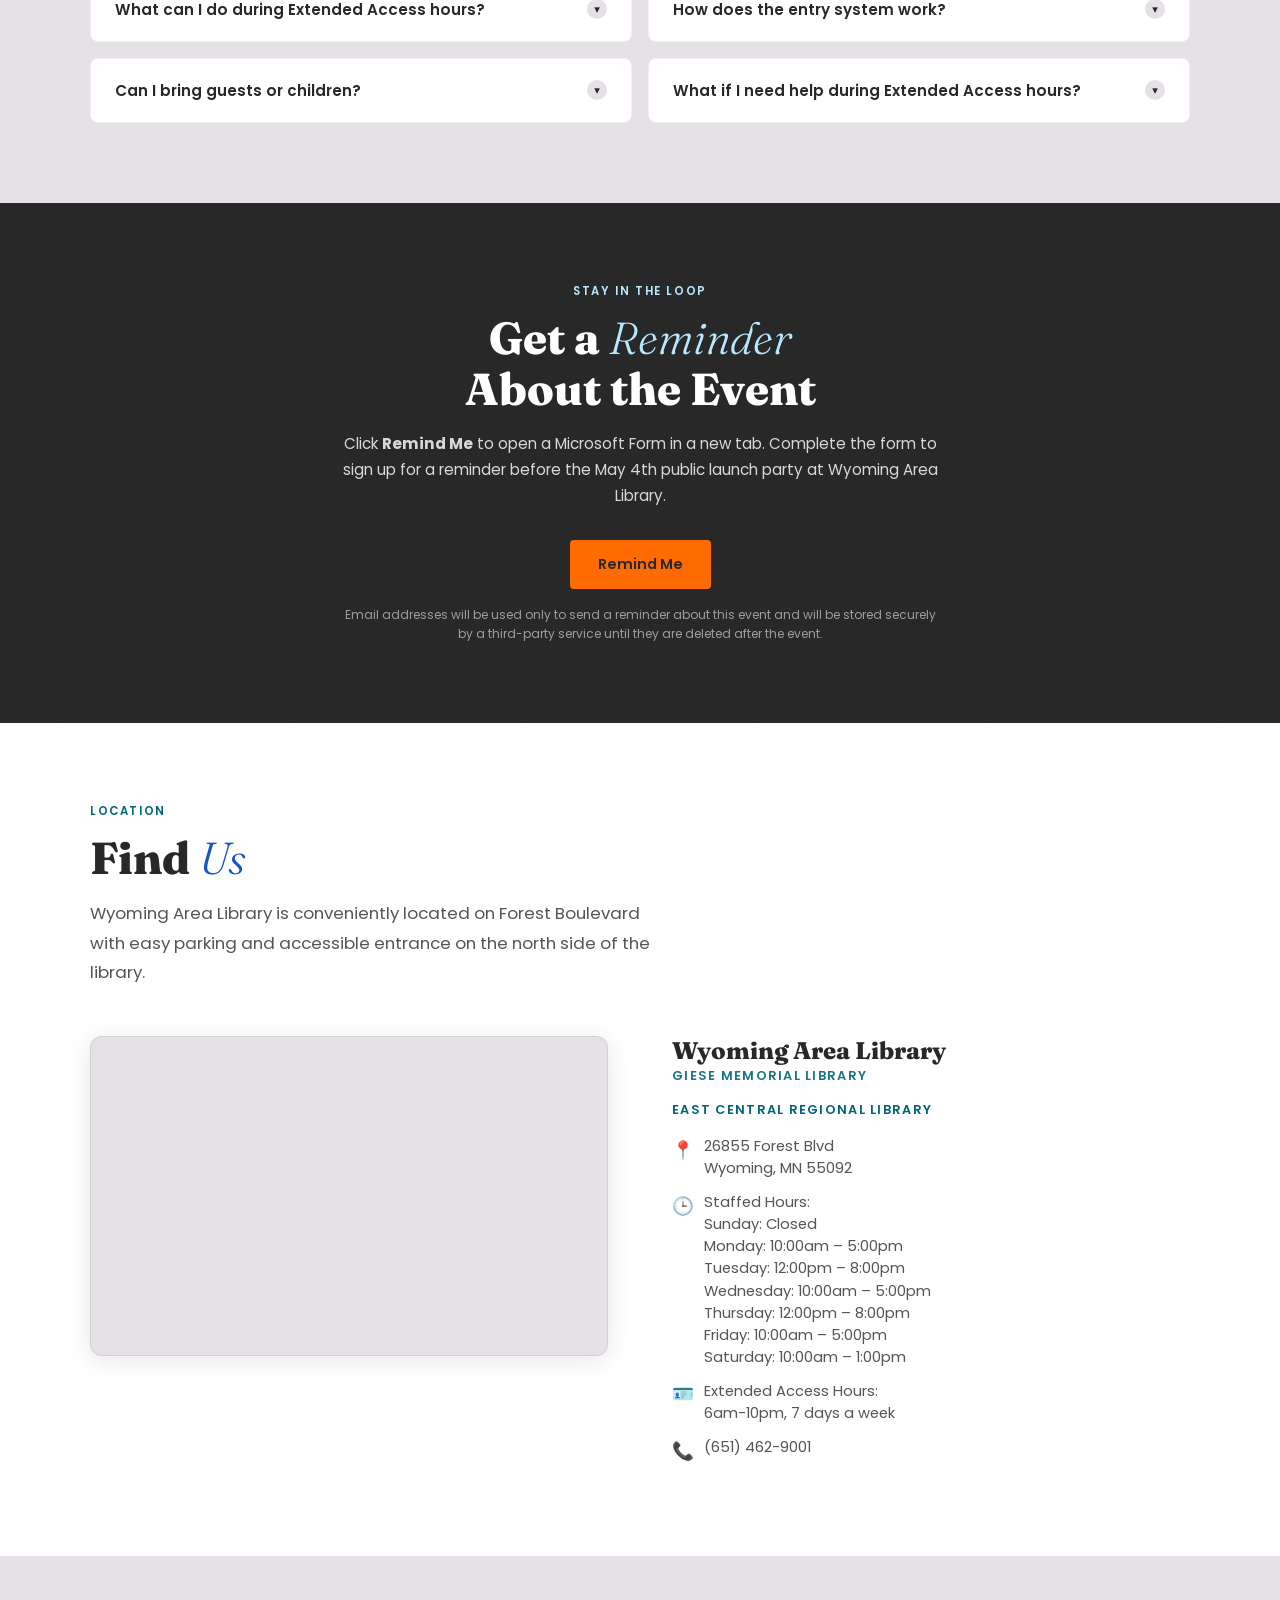
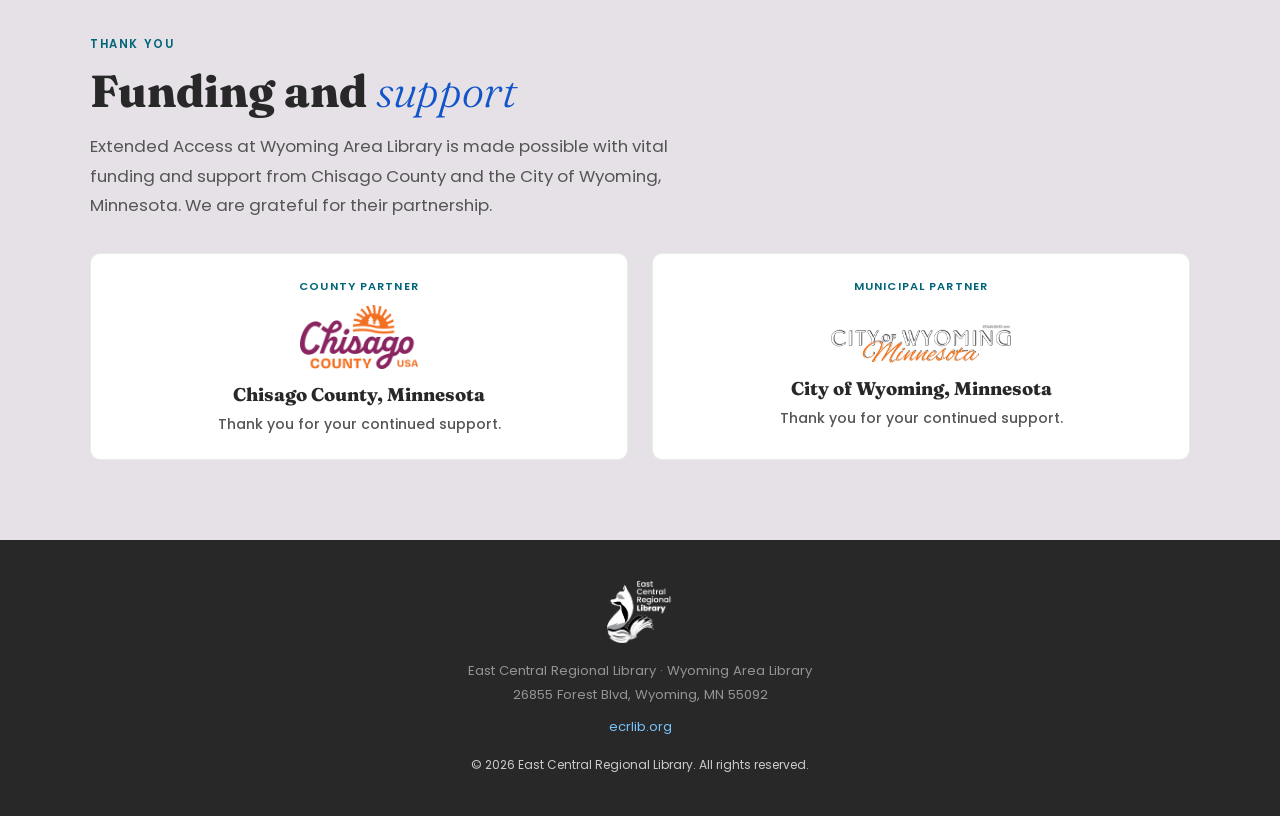
==== commit 34f48817: "Open Microsoft Form in new tab for event reminder Made-with: Cursor" ====
--- a/index.html
+++ b/index.html
@@ -285,13 +285,9 @@
     <div class="signup-inner">
       <p class="section-label reveal">Stay In the Loop</p>
       <h2 class="section-title reveal reveal-delay-1">Get a <em>Reminder</em><br>About the Event</h2>
-      <p class="signup-desc reveal reveal-delay-2">Enter your email and we'll send you a reminder before the May 4th public launch party at Wyoming Area Library.</p>
-      <div class="signup-form reveal reveal-delay-3" id="signup-form-wrap">
-        <input type="email" class="signup-input" id="signup-email" placeholder="your@email.com" aria-label="Email address">
-        <button class="signup-btn" onclick="handleSignup()">Remind Me</button>
-      </div>
-      <div class="signup-success" id="signup-success">
-        ✓ &nbsp;You're on the list! We'll remind you before the event on May 4th, 2026.
+      <p class="signup-desc reveal reveal-delay-2">Click <strong>Remind Me</strong> to open a Microsoft Form in a new tab. Complete the form to sign up for a reminder before the May 4th public launch party at Wyoming Area Library.</p>
+      <div class="signup-form reveal reveal-delay-3">
+        <button type="button" class="signup-btn" id="reminder-form-btn">Remind Me</button>
       </div>
       <p class="signup-note reveal">Email addresses will be used only to send a reminder about this event and will be stored securely by a third-party service until they are deleted after the event.</p>
     </div>
@@ -411,21 +407,15 @@
     }
   }
 
-  // Email Signup
-  function handleSignup() {
-    const email = document.getElementById('signup-email').value.trim();
-    if (!email || !email.includes('@')) {
-      document.getElementById('signup-email').style.borderColor = '#ff6b00';
-      setTimeout(() => document.getElementById('signup-email').style.borderColor = '', 1500);
-      return;
+  // Reminder: paste your Microsoft Form URL when ready (opens in a new tab)
+  const REMINDER_FORM_URL = '';
+
+  document.getElementById('reminder-form-btn').addEventListener('click', function() {
+    if (REMINDER_FORM_URL) {
+      window.open(REMINDER_FORM_URL, '_blank', 'noopener,noreferrer');
+    } else {
+      console.warn('Set REMINDER_FORM_URL to your Microsoft Form link.');
     }
-    document.getElementById('signup-form-wrap').style.display = 'none';
-    document.getElementById('signup-success').style.display = 'block';
-  }
-
-  // Allow Enter key on signup
-  document.getElementById('signup-email').addEventListener('keydown', function(e) {
-    if (e.key === 'Enter') handleSignup();
   });
 
   // Scroll Reveal
--- a/styles.css
+++ b/styles.css
@@ -640,25 +640,10 @@
 }
 .signup-form {
   display: flex;
-  gap: 0.75rem;
+  justify-content: center;
   max-width: 440px;
   margin: 0 auto;
 }
-@media (max-width: 500px) { .signup-form { flex-direction: column; } }
-.signup-input {
-  flex: 1;
-  background: rgba(255,255,255,0.08);
-  border: 1px solid rgba(255,255,255,0.15);
-  border-radius: 4px;
-  padding: 0.85rem 1.25rem;
-  color: var(--white);
-  font-family: var(--font-body);
-  font-size: 0.9rem;
-  outline: none;
-  transition: border-color 0.2s;
-}
-.signup-input::placeholder { color: rgba(255,255,255,0.35); }
-.signup-input:focus { border-color: var(--sky); }
 .signup-btn {
   background: var(--orange);
   color: var(--near-black);
@@ -673,15 +658,9 @@
   transition: background 0.2s;
 }
 .signup-btn:hover { background: #e55f00; }
-.signup-success {
-  display: none;
-  background: rgba(0,101,120,0.2);
-  border: 1px solid rgba(0,101,120,0.5);
-  border-radius: 8px;
-  padding: 1.5rem;
-  color: #7de8f7;
-  font-size: 0.95rem;
-  line-height: 1.6;
+.signup-btn:focus-visible {
+  outline: 2px solid var(--sky);
+  outline-offset: 3px;
 }
 
 /* ── MAP ── */
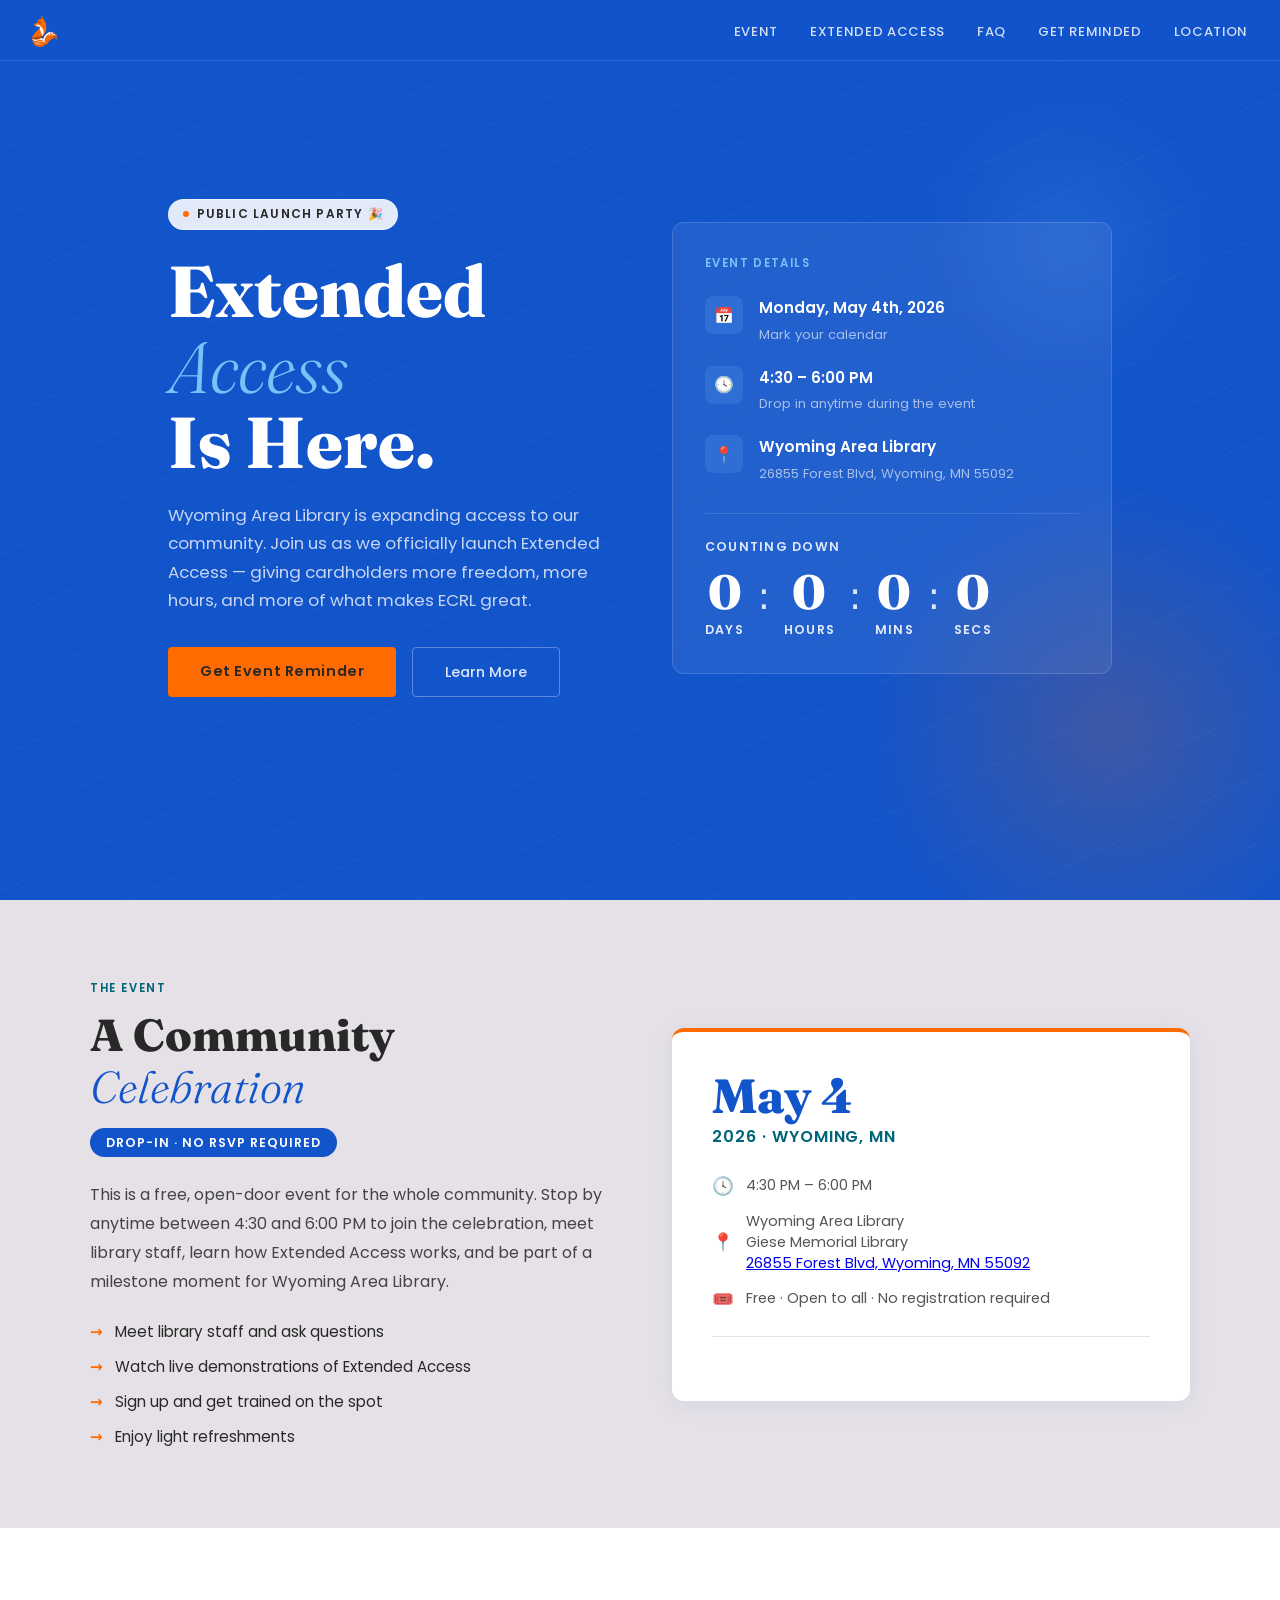
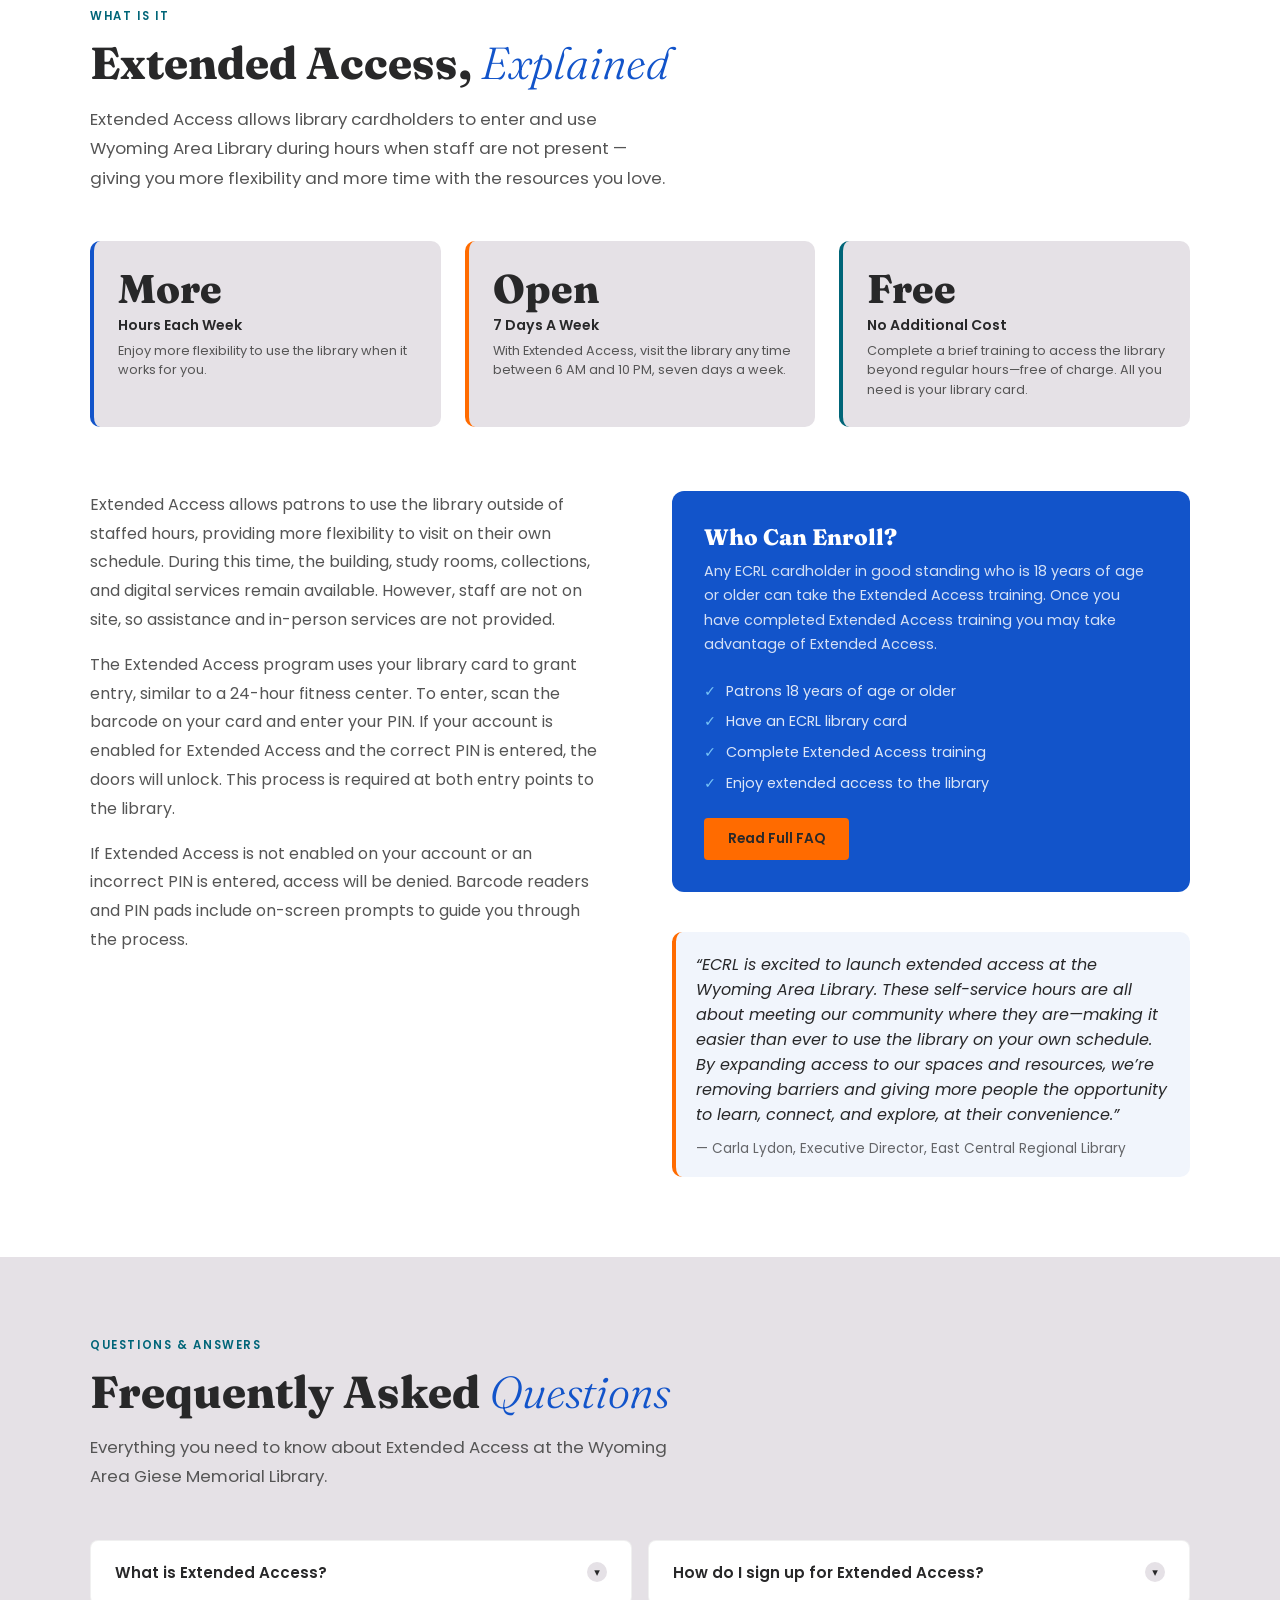
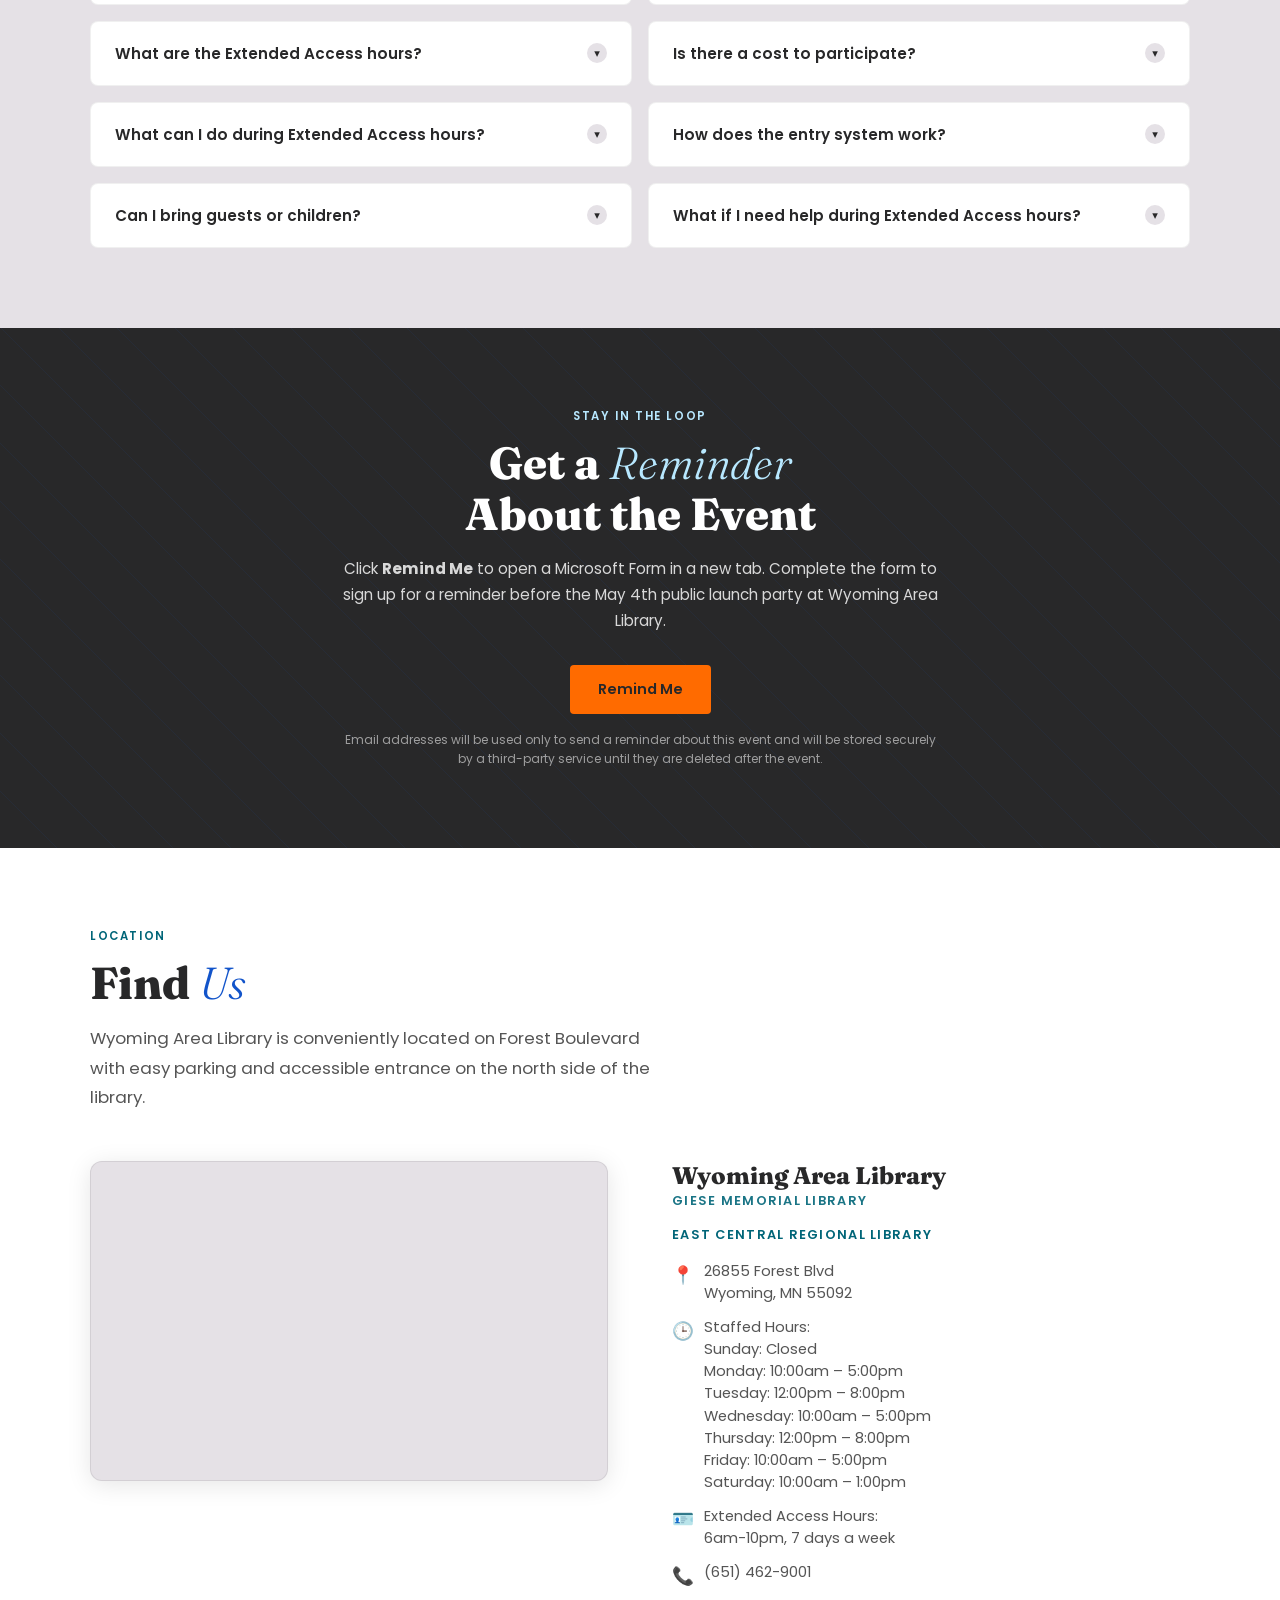
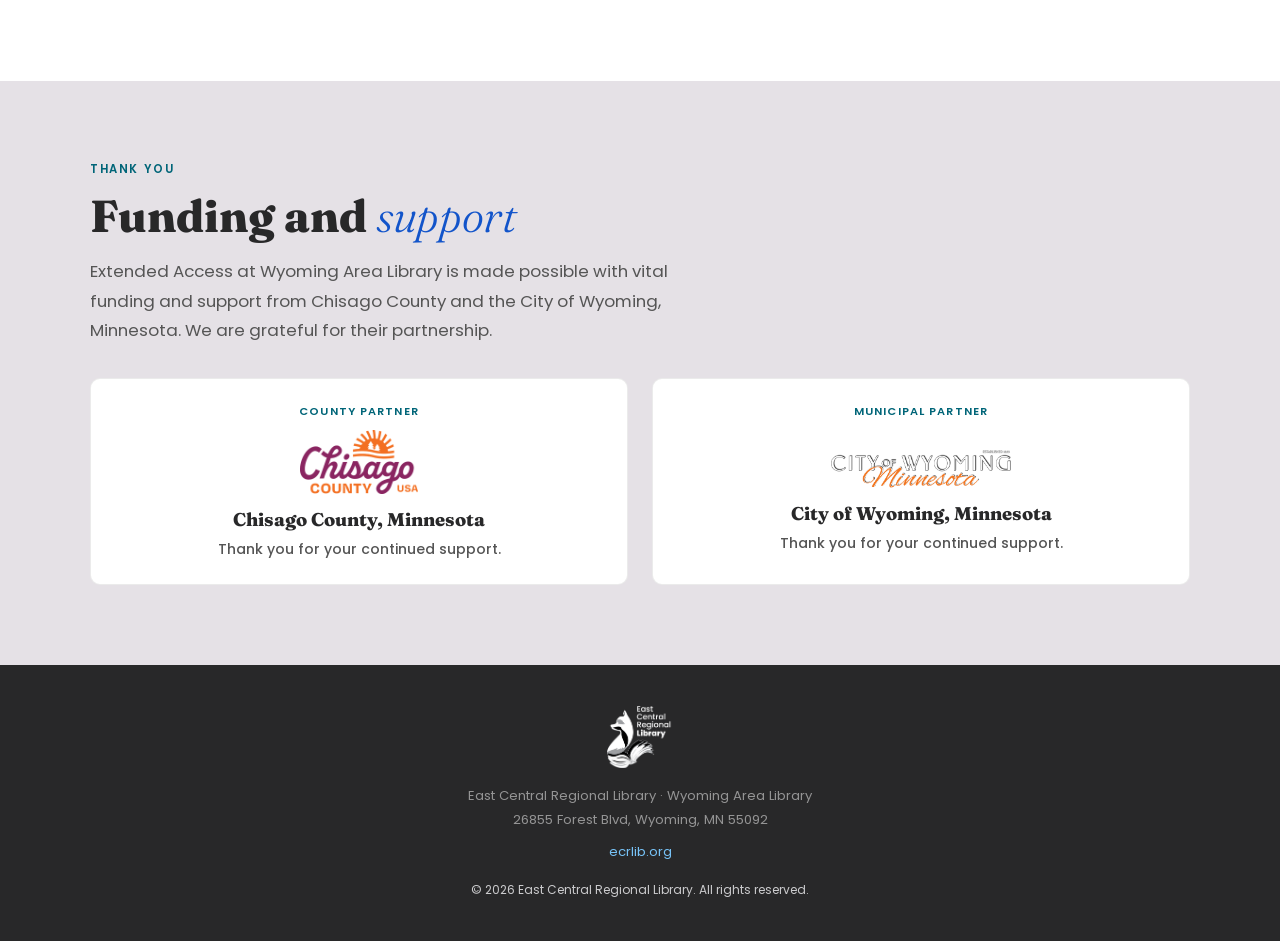
==== commit 10a42647: "Add Carla Lydon quote to explainer section Made-with: Cursor" ====
--- a/index.html
+++ b/index.html
@@ -177,7 +177,7 @@
         </div>
         <figure class="director-quote">
           <blockquote>
-            <p>[Placeholder quote from Carla Lydon about Extended Access and how it supports the community.]</p>
+            <p>“ECRL is excited to launch extended access at the Wyoming Area Library. These self-service hours are all about meeting our community where they are—making it easier than ever to use the library on your own schedule. By expanding access to our spaces and resources, we’re removing barriers and giving more people the opportunity to learn, connect, and explore, at their convenience.”</p>
           </blockquote>
           <figcaption>— Carla Lydon, Executive Director, East Central Regional Library</figcaption>
         </figure>
